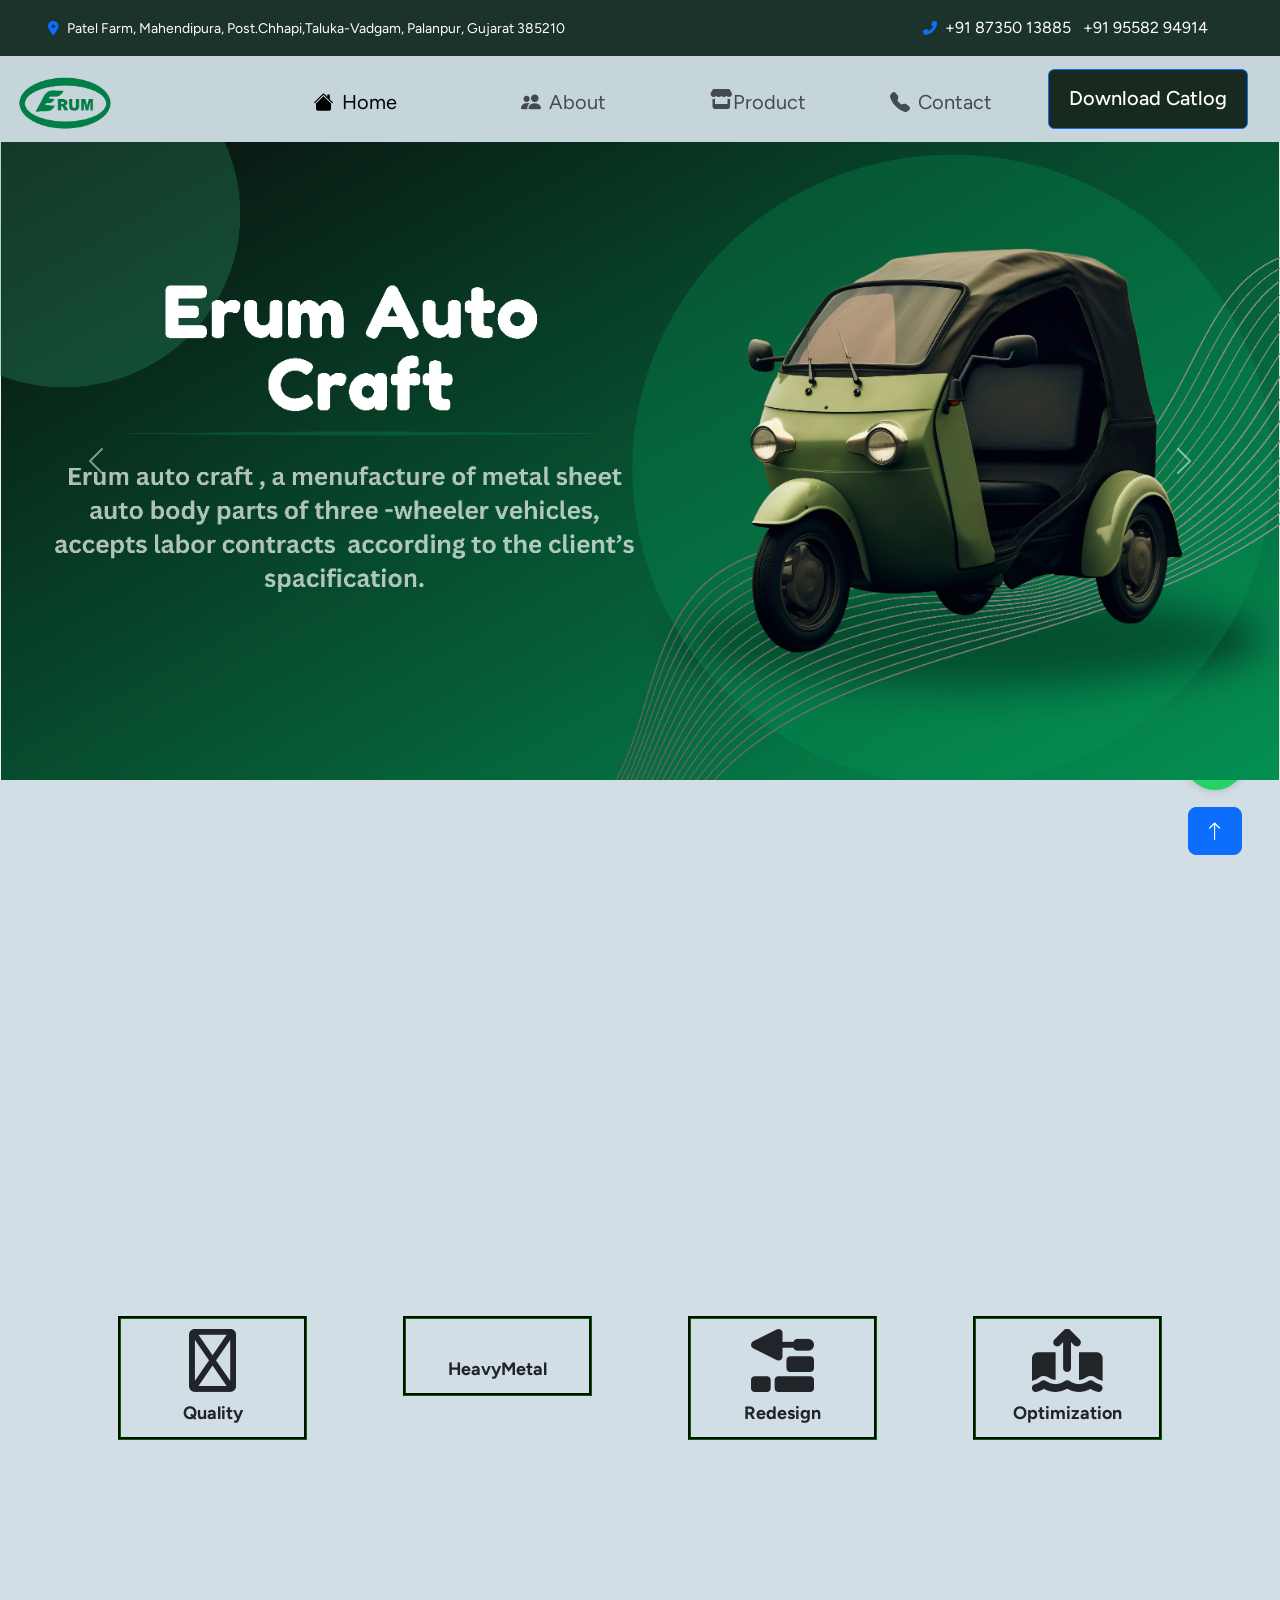
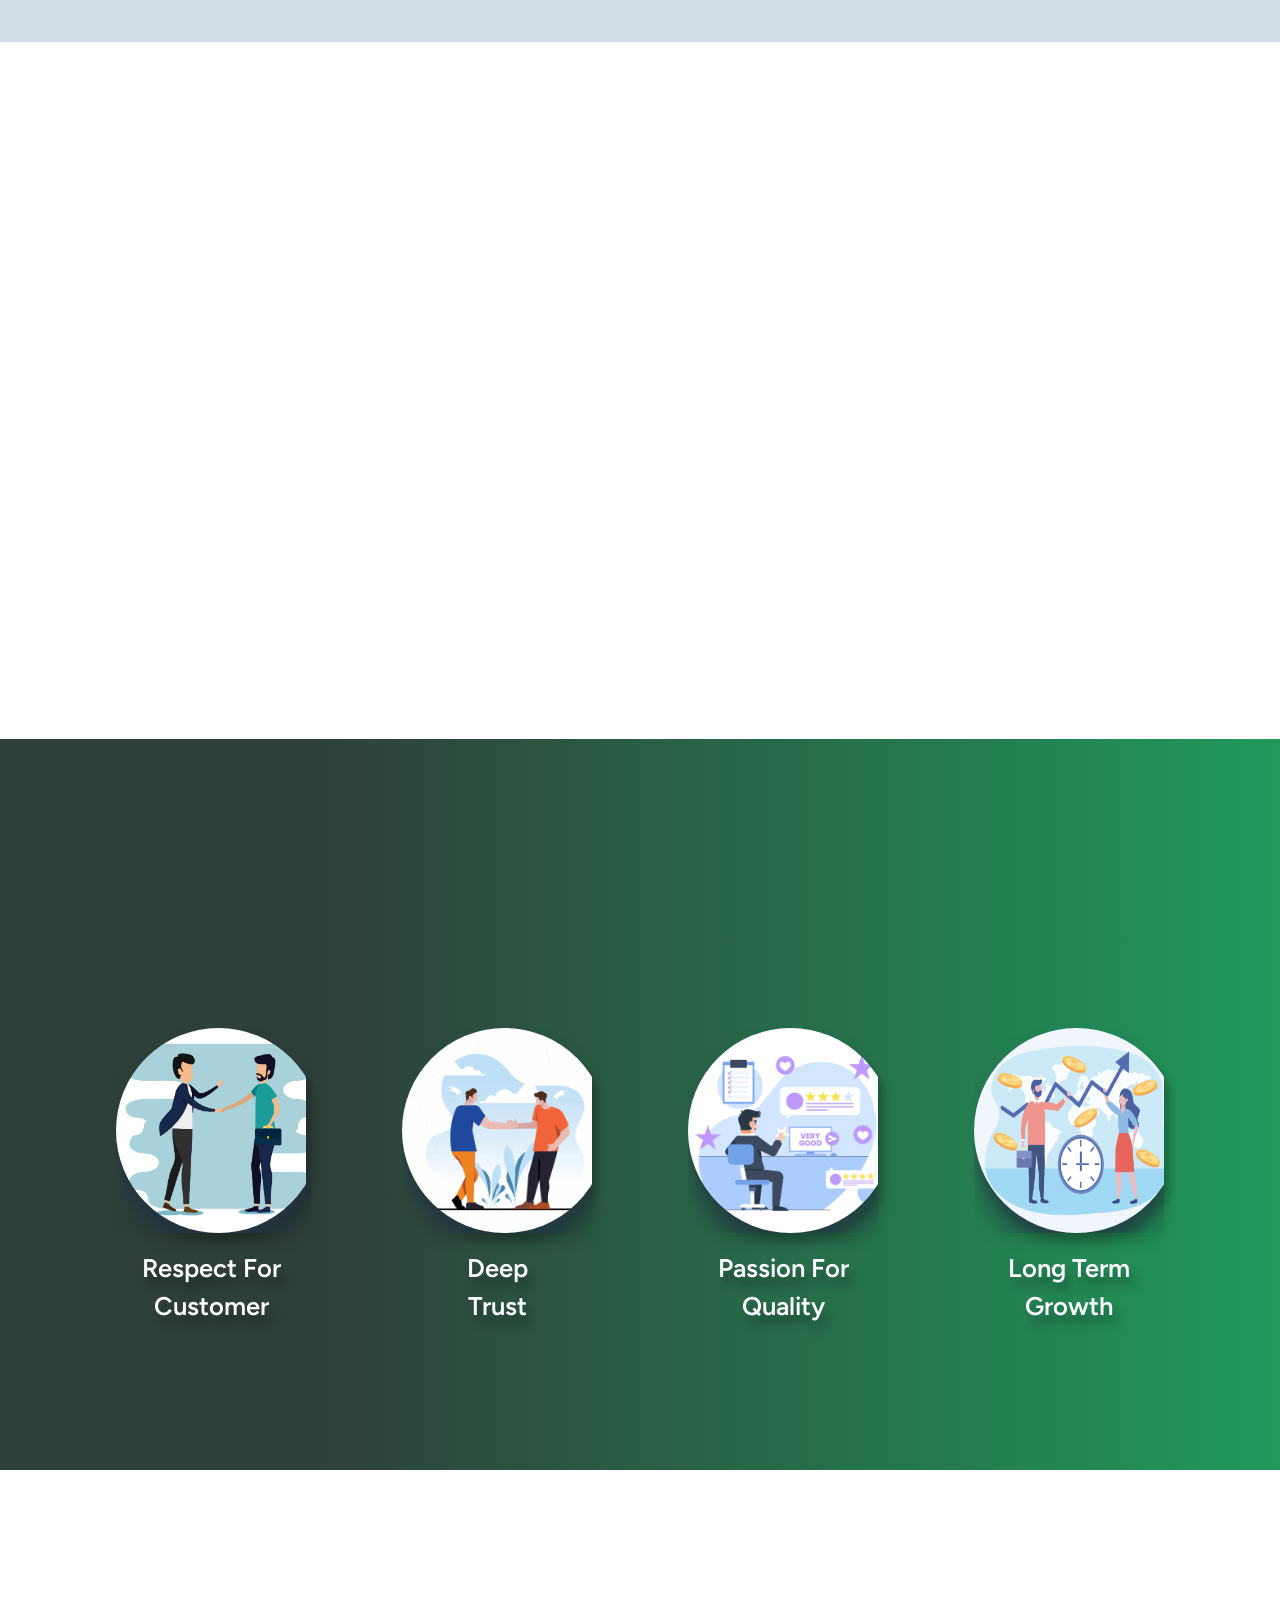
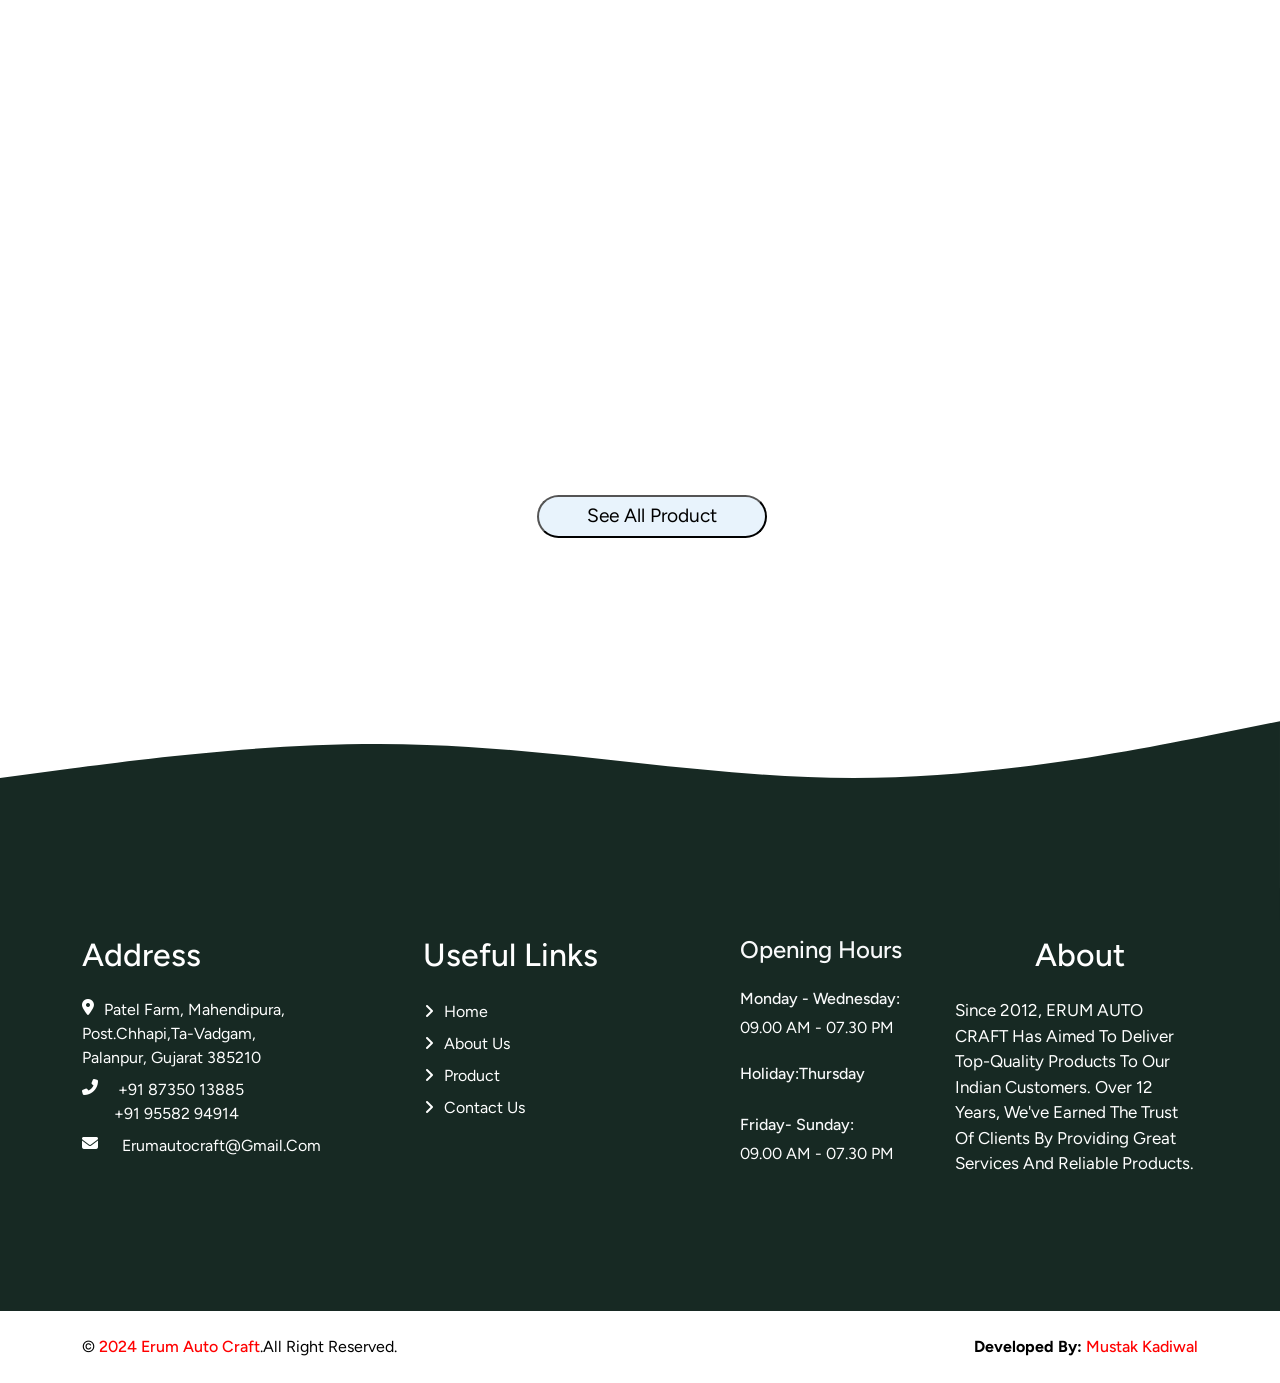
==== index.html @ ab6669fd "first commit" ====
<!DOCTYPE html>
<html lang="en">

<head>
  <meta charset="UTF-8">
  <meta name="viewport" content="width=device-width, initial-scale=1.0">
  <title>Erum Auto Craft</title>
  <!-- ===========[css link]============ -->
  <link rel="stylesheet" href="./assets/css/style.css">
  <link rel="stylesheet" href="./assets/css/media.css">
  <!-- ===========[ AOS css link]============ -->
  <link href="https://unpkg.com/aos@2.3.1/dist/aos.css" rel="stylesheet">
  <!-- Icon Font Stylesheet -->
  <!-- <link href="https://cdnjs.cloudflare.com/ajax/libs/font-awesome/5.10.0/css/all.min.css" rel="stylesheet" /> -->
  <link href="https://cdn.jsdelivr.net/npm/bootstrap-icons@1.4.1/font/bootstrap-icons.css" rel="stylesheet" />
  <link rel="stylesheet" href="https://cdnjs.cloudflare.com/ajax/libs/font-awesome/6.5.1/css/all.min.css" />
  <link rel="preconnect" href="https://fonts.googleapis.com">
  <link rel="preconnect" href="https://fonts.gstatic.com" crossorigin>
  <link href="https://fonts.googleapis.com/css2?family=Figtree:ital,wght@0,300..900;1,300..900&display=swap"
    rel="stylesheet">
  <!-- ===========[font Awesome]============ -->
  <link rel="stylesheet" data-purpose="Layout StyleSheet" title="Web Awesome"
    href="/css/app-wa-fba26eda6a3fd6b4d0ce0def1e2ba1d7.css?vsn=d">
  <link rel="stylesheet" href="https://site-assets.fontawesome.com/releases/v6.5.2/css/all.css">
  <link rel="stylesheet" href="https://site-assets.fontawesome.com/releases/v6.5.2/css/sharp-thin.css">
  <link rel="stylesheet" href="https://site-assets.fontawesome.com/releases/v6.5.2/css/sharp-solid.css">
  <link rel="stylesheet" href="https://site-assets.fontawesome.com/releases/v6.5.2/css/sharp-regular.css">
  <link rel="stylesheet" href="https://site-assets.fontawesome.com/releases/v6.5.2/css/sharp-light.css">
  <!------------------[bootsstrap css]---------------------->
  <link href="https://cdn.jsdelivr.net/npm/bootstrap@5.3.3/dist/css/bootstrap.min.css" rel="stylesheet">
  <!------------------[bootsstrap js]---------------------->
  <script src="https://cdn.jsdelivr.net/npm/bootstrap@5.3.3/dist/js/bootstrap.bundle.min.js"></script>
</head>
<link rel="stylesheet" href="https://cdnjs.cloudflare.com/ajax/libs/animate.css/4.1.1/animate.min.css" />

<body>

  <!-- Topbar Start -->

  <div class="container-fluid bg-light p-0">
    <div class="row gx-0 d-none d-lg-flex" style="background-color: rgb(28, 51, 43) ; ">
      <div class="col-lg-7 px-5 text-start">
        <div class="h-100 d-inline-flex align-items-center py-3 me-4">
          <small class="fa fa-map-marker-alt text-primary me-2"></small>
          <small style="color: black; text-decoration: none;"> <a href="https://maps.app.goo.gl/3MSydJ1jAXJPRbtS8"
              target="_blank" style="color: white; text-decoration: none;">Patel Farm, Mahendipura,
              Post.Chhapi,Taluka-Vadgam,
              Palanpur, Gujarat 385210</a></small>
        </div>
      </div>
      <div class="col-lg-5 px-5 text-end">
        <div class="h-100 d-inline-flex align-items-center py-3 me-4">
          <small class="fa fa-phone-alt text-primary me-2"></small>
          <a href="tel:8735013885" style="text-decoration: none; color:white;">+91 87350 13885</a>
          &nbsp;&nbsp;&nbsp;<a href="tel:9558294914" style="text-decoration: none;color: white;">+91 95582 94914</a>
        </div>
      </div>
    </div>
  </div>
  <!-- Topbar End -->



  <nav class="navbar  navbar-expand-lg navbar-light " style="background-color: rgb(197, 213, 218);">
    <div class="container-fluid ">
      <a class="navbar-brand " href="./assets/img/erum_logo.png"></a>
      <button class="navbar-toggler   " type="button" data-bs-toggle="collapse" data-bs-target="#navbarNav"
        aria-controls="navbarNav" aria-expanded="false" aria-label="Toggle navigation">
        <span class="navbar-toggler-icon"></span>
      </button>
      <div class="collapse navbar-collapse" id="navbarNav">
        <ul class="navbar-nav ms-md-auto gap-2">
          <li class="nav-item rounded     " style="margin-right: 100px; font-size: 20px; padding-top: 10px;">
            <a class="nav-link active" aria-current="page" href="./index.html"><i
                class="bi bi-house-fill me-2"></i>Home</a>
          </li>
          <li class="nav-item rounded    " style="margin-right: 80px;font-size: 20px;padding-top: 10px;">
            <a class="nav-link" href="./about.html"><i class="bi bi-people-fill me-2"></i>About</a>
          </li>
          <li class="nav-item rounded   " style="margin-right: 60px;font-size: 20px;padding-top: 10px;">
            <a class="nav-link" href="./product.html"><i class="fa-solid fa-store"></i>Product</a>
          </li>
          <li class="nav-item rounded " style="margin-right: 40px;font-size: 20px;padding-top: 10px;">
            <a class="nav-link" href="./contact.html"><i class="bi bi-telephone-fill me-2"></i>Contact</a>
          </li>
          <li class="nav-item rounded" style="margin-right: 20px;font-size: 20px;">
            <a style="height: 60px; width: 200px; font-size: 20px; padding-top: 13px; background-color: rgb(24, 41, 31);font-weight: 500;"
              download="erum auto craft" href="./assets/img/Erum Auto Craft_Catalog_11zon.pdf"
              class="btn btn-primary  ">Download catlog
            </a>
          </li>
        </ul>
      </div>
    </div>
  </nav>


  <!-- ===========[Navbar End]============ -->
  <!-- ===========[Hero Start]============ -->
  <div id="carouselExampleFade" class="carousel slide carousel-fade" data-bs-ride="carousel">
    <div class="carousel-inner">
      <div class="carousel-item active">
        <img loading="lazy" src="./assets/img/Hero-1.png" class="d-block w-100 h-50" alt="...">
      </div>
      <div class="carousel-item">
        <img loading="lazy" src="./assets/img/hero2.png" class="d-block w-100 h-50" alt="...">
      </div>
      <div class="carousel-item">
        <img loading="lazy" src="./assets/img/hero3.png" class="d-block w-100 h-50" alt="...">
      </div>
    </div>
    <button class="carousel-control-prev" type="button" data-bs-target="#carouselExample" data-bs-slide="prev">
      <span class="carousel-control-prev-icon" aria-hidden="true"></span>
      <span class="visually-hidden">Previous</span>
    </button>
    <button class="carousel-control-next" type="button" data-bs-target="#carouselExampleFade" data-bs-slide="next">
      <span class="carousel-control-next-icon" aria-hidden="true"></span>
      <span class="visually-hidden">Next</span>
    </button>
  </div>
  <!-- ===========[Hero End]============ -->
  <!-- ===========[Service  Start]============ -->
  <div class="main-service">
    <div class="Service-h1" data-aos="fade-down">
      <h1>Service</h1>
      <hr class="service-hr">
    </div>
    <div class="Service-image img-fluid" data-aos="fade-right">
      <img loading="lazy" src="./assets/img/about img.png" alt="">
    </div>

    <section class="container content-inner  services">
      <div class="section-head text-center ">

      </div>
      <div class="row">
        <div class="col-lg-3 col-md-6 col-6 text-center p-sm-5 p-1">
          <div class="box"> <i class="fa-sharp fa-regular fa-medal"></i> <br> Quality
          </div>
        </div>
        <div class="col-lg-3 col-md-6 col-6 text-center p-sm-5 p-1">
          <div class="box"> <i class="fa-solid fa-boxing-glove"></i> <br> HeavyMetal</div>

        </div>
        <div class="col-lg-3 col-md-6 col-6 text-center p-sm-5 p-1">
          <div class="box"> <i class="fa-solid fa-trowel-bricks"></i> <br> Redesign</div>
        </div>
        <div class="col-lg-3 col-md-6 col-6 text-center p-sm-5 p-1">
          <div class="box"><i class="fa-solid fa-arrow-up-from-ground-water"></i> <br> Optimization</div>
        </div>
      </div>
    </section>
  </div>
  <!-- ===========[Service End]============ -->



  <div class="row " style="margin-top: 40px;">

    <div class="col-md-6">
      <div id="about-img" data-aos="fade-right">

        <img loading="lazy" src="./assets/img/bench-drill.jpg" class="img-fluid" alt="">

      </div>

    </div>
    <div class="col-md-6" data-aos="fade-left">
      <div class="right-side">
        <h1 class="display-4" style="padding-top: 3rem;"><b>About<span> Us</span></b></h1>
        <hr class="about-hr">
        <h2>Choose The Best <span>Autocraft</span> Company</h2>
        <p>Erum Auto Craft has established itself as a leading manufacturer in the auto industry. With a dedicated team
          and state-of-the-art production facilities, we specialize in crafting high-quality three wheelers metal sheet
          auto body parts. Our journey began with a vision to provide superior products that cater to the needs of the
          ever-evolving auto market.
        </p>
        <div class="about_btn">
          <button class=" active" onclick="aboutpragraph()"> <a>our value</a></button>
          <button class=" active" onclick="aboutpragraph1()"><a>our vision</a></button>
          <button class=" active" onclick="aboutpragraph2()"><a>our Mission</a></button>
        </div>
        <p id="about_pra" class="mt-3">
          Quality, Passion, and Integrity - guide us in delivering the highest quality Parts and always doing
          what's right.
        </p>
      </div>
    </div>
  </div>


  <!-- ===========[about end]============ -->

  <!-- ===========[why choose start ]============ -->
  <section class="container-fluid content-inner mt-5" id="whychoose">
    <div class="section-head text-center mb-4" data-aos="fade-right">
      <h1 class="title display-3 fw-bold" style="color: white;">Why choose </h1>
      <hr class="why-hr">
    </div>
    <div class="row mt-5" id="box-animation">
      <div class="col-lg-3 col-md- col-6 text-center p-sm-5 p-1">
        <div class="box box1">
          <img loading="lazy" src="./assets/img/why choose 1.jpg" alt="Quenches thirst">
        </div>
        <p class="mt-3  text-white " id="whychosse-p">Respect For Customer</p>
      </div>
      <div class="col-lg-3 col-md-6 col-6 text-center p-sm-5 p-1">
        <div class="box box2">
          <img loading="lazy" src="./assets/img/why chhose 2.jpg" alt="Quenches thirst">
        </div>
        <p class="mt- text-white pt-3" id="whychosse-p">Deep <br> Trust</p>
      </div>
      <div class="col-lg-3 col-md-6 col-6 text-center p-sm-5 p-1">
        <div class="box box3">
          <img loading="lazy" src="./assets/img/why chhose3.jpg" alt="Quenches thirst">
        </div>
        <p class="mt-3  text-white " id="whychosse-p">Passion For Quality</p>
      </div>
      <div class="col-lg-3 col-md-6 col-6 text-center p-sm-5 p-1">
        <div class="box box4">
          <img loading="lazy" src="./assets/img/whychhose 4.jpg" alt="Quenches thirst">
        </div>
        <p class="mt-3  text-white " id="whychosse-p">Long Term Growth</p>
      </div>
    </div>
  </section>
  <!-- ===========[why chhose [end] ]============ -->






  <section class="container-fluid content-inner mt-5 ">
    <div class="section-head text-center mb-4" data-aos="fade-down">
      <h2 class="title display-3 " style="font-size: 3.5rem;font-weight: 600;">Category </h2>
      <hr class="catogary-hr">
    </div>
    <div class="row overflow-hidden">
      <div class="col-lg-3 col-md-6 col-12 text-center p-sm-5 p-1 main-catogary" data-aos="fade-down">
        <div class=" catogary1 catogary">
          <div class="overlay">
            <div class="items"></div>
            <div class="items-catogary" style="text-align: center; top: 100px;">
              <h3>ATUL RICKSHAW</h3>
              <hr style="color: aliceblue; width: 100%; ">

            </div>
            <div class="items price" style="position: relative; top: -20px; ">
              <h6 style="font-size: 18px;text-align: start;margin-left: 15px;">Atul rickshaws are popular for their
                reliability, low maintenance.</h6>

            </div>

          </div>
        </div>
      </div>
      <div class="col-lg-3 col-md-6 col-12 text-center p-sm-5 p-1 main-catogary" data-aos="fade-down">
        <div class=" catogary2 catogary">
          <div class="overlay">
            <div class="items"></div>
            <div class="items-catogary" style="text-align: center; top: 100px;">
              <h3>BAJAJ RICKSHAW</h3>
              <hr style="color: aliceblue; width: 100%; ">

            </div>
            <div class="items price" style="position: relative;  top: -20px; ">
              <h5 style="font-size: 17px;text-align: start;margin-left: 5px;">Babaj Rickshaw popular for affordable,
                eco-friendly urban transport services.</h5>
            </div>

          </div>
        </div>
      </div>
      <div class="col-lg-3 col-md-6 col-12 text-center p-sm-5 p-1 main-catogary" data-aos="fade-down">
        <div class=" catogary3 catogary">
          <div class="overlay">
            <div class="items"></div>
            <div class="items-catogary write-catogary" style="text-align: center; top: 100px;">
              <h3>MAHINDRA RICKSHAW</h3>

              <hr style="color: aliceblue; width: 100%; ">

            </div>
            <div class="items price" style="position: relative; top: -20px; ">
              <h6 style="font-size: 17px;text-align: start;margin-left: px;">Mahindra rickshaw provides efficient,
                affordable, and options for passengers.</h6>

            </div>

          </div>
        </div>
      </div>
      <div class="col-lg-3 col-md-6 col-12 text-center p-sm-5 p-1 main-catogary" data-aos="fade-down">
        <div class=" catogary4 catogary">
          <div class="overlay">
            <div class="items"></div>
            <div class="items-catogary" style="text-align: center; top: 100px;">
              <h3>PIAAGIO RICKSHAW</h3>

              <hr style="color: aliceblue; width: 100%; ">

            </div>
            <div class="items price" style="position: relative; top: -20px; ">
              <h6 style="font-size: 17px;text-align: start;margin-left: 5px;">Piaggio rickshaws are known for
                durability, efficiency, and fuel economy.</h6>

            </div>

          </div>
        </div>
      </div>
      <div class="see-products" style="margin-bottom: -30px;">
        <button> <a href="./product.html">See All Product</a></button>
      </div>

    </div>
  </section>



  <!-- ===========[Catogary End ]============ -->


  <footer>

    <!-- Footer Start -->
    <footer>
      <img loading="lazy" src="./assets/img/wave (4).svg" alt="">
      <div class="container-fluid  footer mt-5  wow fadeIn" data-wow-delay="0.1s ">
        <div class="container py-5" style="margin-bottom: 70px;">
          <div class="row g-5">
            <div class="col-lg-3 col-md-6 ">
              <h2 class="mb-4" style="color: white ">Address</h2>
              <p class="mb-2" style="color: white">
                <i class="fa-solid fa-location-dot" style="margin-right: 10px;"></i>Patel Farm, Mahendipura,
                Post.Chhapi,Ta-Vadgam,<br> Palanpur, Gujarat
                385210
              </p>
              <p class="mb-2">
                <i style="color: white; " class="fa fa-phone-alt me-3"></i><a
                  style="text-decoration: none; color: white;" href="tel:8735013885">&nbsp;+91
                  87350 13885</a> <br />
                &nbsp; &nbsp; &nbsp; &nbsp;
                <a style="text-decoration: none; color: white;" href="tel:9558294914">+91 95582 94914</a>
              </p>
              <p class="mb-2">
                <i style="color: white" class="fa fa-envelope me-3"></i><a style="text-decoration: none; color: white;"
                  href="mailto:erumautocraft@gmail.com">&nbsp;&nbsp;erumautocraft@gmail.com</a>
              </p>
              <!-- <div class="d-flex pt-3">
                <a   style="background-color: #007F48;color: white;font-size: 20px; padding-top:9px;"  class="btn btn-square rounded-circle me-3"
                  href="https://www.youtube.com/watch?si=8fwDwpgHDQkbZrhY&v=Lna2GVh4eZg&feature=youtu.be"><i
                    class="fab fa-youtube"></i></a>
                <a style="background-color: #007F48;color: white;font-size: 20px; padding-top:9px;" class="btn btn-square rounded-circle me-3" href=""><i class="fab fa-facebook-f"></i></a>
                <a style="background-color: #007F48;color: white;font-size: 20px; padding-top:9px;" class="btn btn-square rounded-circle me-3" href="tel:8735013885"><i
                    class="fab fa-whatsapp"></i></a>
                <a  style="background-color: #007F48;color: white;font-size: 20px; padding-top:9px;"  class="btn btn-square  rounded-circle me-3"
                  href="https://www.linkedin.com/in/sarfaraj-kadiwala-880966299?utm_source=share&utm_campaign=share_via&utm_content=profile&utm_medium=android_app"><i
                    class="fab fa-linkedin-in"></i></a>
              </div> -->
            </div>
            <div class="col-lg-3 col-md-6 footer-use" style="position: relative; left: 50px">
              <h2 style="color: white" class="mb-4">Useful links</h2>
              <a style="text-decoration: none; color: white;" class="btn btn-link" href="./index.html">Home</a>
              <a style="text-decoration: none; color: white;" class="btn btn-link" href="./about.html">About us</a>
              <a style="text-decoration: none; color: white;" class="btn btn-link" href="./product.html">product</a>
              <a style="text-decoration: none; color: white;" class="btn btn-link" href="./contact.html">Contact us</a>
            </div>
            <div class="col-lg-3 col-md-6 footer-open" style="padding-left: 100px">
              <h4 class="text-light mb-4">Opening Hours</h4>
              <h6 class="text-light">Monday - Wednesday:</h6>
              <p class="mb-4" style="color: white">09.00 AM - 07.30 PM</p>
              <h6 class="text-light">Holiday:Thursday</h6>
              <br />
              <h6 class="text-light">Friday- Sunday:</h6>
              <p class="mb-0" style="color: white">09.00 AM - 07.30 PM</p>
            </div>
            <div class="col-lg-3 col-md-6">
              <h2 style="margin-left: 80px;  color: white " class="mb-4 ">About </h2>
              <p style="color: white; font-size: 17PX;">
                Since 2012, ERUM AUTO CRAFT has aimed to deliver top-quality products to our Indian customers. Over 12
                years, we've earned the trust of clients by providing great services and reliable products.
              </p>



            </div>
          </div>
        </div>
       
      </div>
    </footer>
    <!-- Footer End -->

    <!-- Copyright Start -->
    <div class="container-fluid copyright py-4">
      <div class="container">
        <div class="row">
          <div class="col-md-6 text-center text-md-start mb-3 mb-md-0">
            &copy; <a style="text-decoration: none; color: red;" class="fw-medium" href="#">2024 Erum Auto Craft</a>.All
            Right Reserved.
          </div>
          <div class="col-md-6 text-center text-md-end">

            <b> Developed By:</b>
            <a style="text-decoration: none; color: red;" class="fw-medium" href="tel:7016068414">Mustak Kadiwal</a>
          </div>
        </div>
      </div>
    </div>
    <!-- Copyright End -->


    </div>
    <button class="whatsapp-btn">
      <a href="https://wa.me/918735013885"><i class="fa-brands fa-whatsapp"></i> </a>
    </button>
    <!-- Back to Top -->
    <a href="#" class="btn btn-lg btn-primary btn-lg-squa back-to-top ">
      <i class="bi bi-arrow-up"></i>
    </a>
    </a>


    <script src="https://unpkg.com/aos@2.3.1/dist/aos.js"></script>
    <script>
      AOS.init(
        {
          offset: 285,
          duration: 2000,
        }
      );

      const hamburger = document.querySelector(".hamburger");
      const navLinks = document.querySelector(".nav-links");
      const links = document.querySelectorAll(".nav-links li");

      hamburger.addEventListener('click', () => {
        //Animate Links
        navLinks.classList.toggle("open");
        links.forEach(link => {
          link.classList.toggle("fade");
        });

        //Hamburger Animation
        hamburger.classList.toggle("toggle");
      });



      if ($(this).scrollTop() > 1000) {
        $('.nav').addClass('sticky');
      } else {
        $('.nav').removeClass('sticky');
      }


      $(window).scroll(function () {
        if ($(this).scrollTop() > 300) {
          $('.back-to-top').fadeIn('slow');
        } else {
          $('.back-to-top').fadeOut('slow');
        }
      });
      $('.back-to-top').click(function () {
        $('html, body').animate({ scrollTop: 0 }, 1500, 'easeInOutExpo');
        return false;
      });


    </script>
    <script src="./assets/js/main.js"></script>
</body>

<script src="./js/main.js"></script>

</html>
---- assets/css/style.css ----
* {
  margin: 0;
  padding: 0;
  box-sizing: border-box;
  font-family: "Figtree", serif;
  font-optical-sizing: auto;
  font-weight: weight; 
  font-style: normal;
  text-transform: capitalize;
  overflow-x:hidden;

}
html{
  scroll-behavior: smooth;
  
}

:root {
  --primary: #006400;
  --secondary: #D1D4C9;
  --light: #DCE8F4;
  --dark: #fef5df;
}

span {
  color: #007F48;

  font-weight: 700;
}





/* ===========[Navbar]============  */
.navbar-brand {
  background-image: url(../img/erum_logo.png);
  background-position: center;
  background-repeat: no-repeat;
  background-size: contain;
  width: 105px;
  height: 70px;
  position: relative;
}

.navbar-nav .nav-item:hover {
    background-color: rgba(7, 56, 46, 0.4);
  }

/* ===========[Navbar [end]]============  */




/* ========[header |start| ]=========  */


.carousel-caption {
  top: 0;
  left: 0;
  right: 0;
  bottom: 0;
  display: flex;
  align-items: center;

  backdrop-filter: blur(1.1px);

  z-index: 1;
}

.carousel-control-prev,
.carousel-control-next {
  width: 15%;
}

.carousel-control-prev-icon,
.carousel-control-next-icon {
  width: 3.5rem;
  height: 3.5rem;

}

@media (max-width: 768px) {
  #header-carousel .carousel-item {
    position: relative;
    min-height: 450px;
  }

  #header-carousel .carousel-item img {
    position: absolute;
    width: 100%;
    height: 100%;
    object-fit: cover;
  }
}

.page-header {
  background: linear-gradient(rgba(0, 0, 0, 0.2), rgba(0, 0, 0, 0.3)),
    url(../img/premium_photo-1682144748274-add3d8ed04ea.jpg) center center no-repeat;
  background-size: cover;
}

.page-headers {
  background: linear-gradient(rgba(0, 0, 0, 0.2), rgba(0, 0, 0, 0.3)),
    url(../img/premium_photo-1682144748274-add3d8ed04ea.jpg) center center no-repeat;
  background-size: cover;
}

.page-products {
  background: linear-gradient(rgba(0, 0, 0, 0.2), rgba(0, 0, 0, 0.3)),
    url(../img/premium_photo-1682144748274-add3d8ed04ea.jpg) center center no-repeat;
  background-size: cover;
}

.page-header .breadcrumb-item+.breadcrumb-item::before {
  color: var(--light);
}

.page-header .breadcrumb-item,
.page-header .breadcrumb-item a {
  font-size: 18px;
  color: var(--light);
}

/* ========[Header |end| ]=========  */




/* ===========[services [start]]============  */

.main-service {
  overflow-x: hidden;
  background-color: #d2dee5;
  margin-top: -8vw;
  /* height: 1000px; */
  /* padding: -40px; */

}

.Service-h1 h1 {
  font-size: 3.5rem;
  font-weight: 700;
  padding-top: 5vw;
  /* line-height: 10vw; */
  /* margin-top: 8vw; */
}

.Service-h1 {
  text-align: center;
  margin: 5vw;

}


.service-hr {
  /* margin-bottom: 3vw; */
  background-color: rgb(24, 67, 24);
  width: 20rem;
  margin-left: 32rem;
  height: 0.2vw;
}

.Service-image {
  display: flex;
  align-items: center;
  justify-content: center;
  margin-top: -10vw;
}
.Service-image img{
 
  width: 70vw;
}

.services .box {
  /* height: 80px;
  width: 100px; */
  border: 3px groove var(--primary);
  font-weight: 700;
  text-align: center;
  font-size: 1.4vw;
  margin-bottom: 12vw;
  padding: 10px;

}



.services .box i {
  font-size:7vh;
  overflow: hidden;
  /* padding: -0.5vw; */
}


/* ===========[Service [end]]============  */







/* ===========[about start ]============  */
/* 
.aboutus {
  background-color: white;
  display: flex;
  align-items: center;
  justify-content: space-evenly;
  padding: 2vw 0vw;
}

.aboutus .left img {
  height: 80vh;
  
  background-size: contain;
  background-repeat: no-repeat;
}

.aboutus .right {
  padding-left: 3vw;
}

.aboutus .right h1 {
  font-size: 4vw;
}

.aboutus .right h2 {
  font-size: 4.1vw;
  width: 45vw;
  padding-top: 2vw;
  font-weight: 700;
}

.aboutus .right p {
  width: 40vw;
  font-weight: 500;
}

.about_btn {
  display: flex;
  align-items: center;
  justify-content: space-between;
  padding-top: 3vw;
  padding-right: 10vw;
}

.about_btn button {
  height: 3vw;
  width: 9vw;
  background-color: white;
  
  border: none;
  font-weight: 600;
  font-size: 1vw;
  cursor: pointer;
  position: relative;
  transition: all ease 0.4s;
  overflow: hidden;
}

.about_btn button::after {
  content: "";
  position: absolute;
  height: 100%;
  width: 100%;
  background-color: var(--primary);
  left: 0;
  bottom: -100%;
  border-radius: 50%;
  transition: all ease 0.4s;

}

.about_btn button:hover::after {
  bottom: 0;
  border-radius: 0;
}

.about_btn button a {
  text-decoration: none;
  color: black;
  position: relative;
  z-index: 9;
}

#about_pra {
  font-size: 1vw;
  padding-top: 2vw;
}

.about_btn button.active {
  background-color: #e8f3fc;
  
  transition: all 1s ease-in-out;
  box-shadow: rgba(0, 0, 0, 0.24) 0px 3px 8px;
}

h1::selection,
h2::selection {
  background-color: #ef7f1a;
  color: white;
}

.aboutus-page {
  height: 16vw;
  width: 100%;

  border: 1px solid black;
  
  background-color: #e5e5f7;
  
  background-image: url(../image/Purple\ Minimalist\ Brush\ Personal\ LinkedIn\ Banner.jpg);

}

.aboutus-page .topbar {
  text-align: center;
  padding-top: 3vw;

  font-size: 2.5vw;
}

.topbar h1 {
  
  color: black;
} */



#about-img
{
  display: flex;
  align-items: center;
  justify-content: center;
}
#about-img img{
  height: 40vw;
  width: 35vw;
}
.right-side h1{
 font-weight: 300;
 text-align: start;
 font-size: 4vw;
}


.right-side h2 {
  font-size: 4.1vw;
  width: 45vw;
  /* padding-top: 2vw; */
  font-weight: 700;
  text-align: start;
}

.right-side p {
  font-size: 17px;
  width: 40vw;
  font-weight: 500;
  opacity: 0.9;
  text-align: start;
}

.about_btn {
  display: flex;
  align-items: center;
  justify-content: space-between;
  padding-top: 1.5vw;
  padding-right: 10vw;
}

.about_btn button {
  height: 3vw;
  width: 9vw;
  background-color: var(--light);
  
  border: none;
  font-weight: 600;
  font-size: 1vw;
  cursor: pointer;
  position: relative;
  transition: all ease 0.4s;
  overflow: hidden;
}

.about_btn button::after {
  content: "";
  position: absolute;
  height: 100%;
  width: 100%;
  background-color: var(--primary);
  left: 0;
  bottom: -100%;
  border-radius: 50%;
  transition: all ease 0.4s;

}

.about_btn button:hover::after {
  bottom: 0;
  border-radius: 0;
}

.about_btn button a {
  text-decoration: none;
  color: black;
  position: relative;
  z-index: 9;
}

.about_btn button.active {
  background-color: #e8f3fc;
  
  transition: all 1s ease-in-out;
  box-shadow: rgba(0, 0, 0, 0.24) 0px 3px 8px;
}

#about_pra {
  font-size: 1.1vw;
  font-weight: 500;
  padding-top: 2vw;
}



.about-hr{
  width: 9vw;height: 0.3vw;background-color: rgb(24, 67, 24);;border: none;border-radius:  15px;margin-bottom: 20px;
}


/* ===========[about | end| ]============  */



/* ========[why choose [start]]========  */
#whychoose {
  background: rgb(23, 41, 35);
  background: linear-gradient(90deg, rgba(23, 41, 35, 0.8968837535014006) 24%, rgba(32, 153, 91, 1) 100%);
padding: 80px;
}
.why-hr{
  width: 9vw;height: 0.3vw;
  background-color: white;
  border: none;
  border-radius:  15px ;
  margin-left: 32vw;
}


.whychoose h1 {
  font-size: 3vw;
  font-weight: 700;
  text-align: center;
  position: relative;
  color: white;
  padding-top: 10vh;
}

.whychoose hr {
  width: 7.5vw;
  height: 0.3vw;
  background-color: #ef7f1a;
  border: none;
  border-radius: 15px;
  margin-left: 40vw;
}



#box-animation {
  -webkit-filter: drop-shadow(5px 10px 5px rgba(0, 0, 0, 0.3));
  filter: drop-shadow(5px 10px 5px rgba(0, 0, 0, 0.3));
  animation: 1.2s ease-in-out 0s infinite alternate-reverse none running wave;
}

@-webkit-keyframes wave {
  0% {
    -webkit-transform: translate3d(0, 0, 0);
    -ms-transform: translate3d(0, 0, 0);
    transform: translate3d(0, 0, 0);
  }

  100% {
    -webkit-transform: translate3d(0, 80px, 0);
    -ms-transform: translate3d(0, 80px, 0);
    transform: translate3d(0, 80px, 0);
  }
}

@keyframes wave {
  0% {
    -webkit-transform: translate3d(0, 0, 0);
    -ms-transform: translate3d(0, 0, 0);
    transform: translate3d(0, 0, 0);
  }

  100% {
    -webkit-transform: translate3d(0, 30px, 0);
    -ms-transform: translate3d(0, 30px, 0);
    transform: translate3d(0, 30px, 0);
  }
}

.box img {
  height: 16vw;
  width: 16vw;
  border-radius: 50%;
  box-shadow: rgb(38, 57, 77) 0px 20px 30px -10px;
}

.box h1 {
  font-size: 2vw;
  font-weight: 600;
  text-align: center;
  /* padding-top: 2vw; */
}

#whychosse-p{
font-size: 2vw;
font-weight: 600;
}

/* ========[why choose| end| ]========  */









/* ===========[catogary | start| ]============  */
.catogary-hr{
 
    /* margin-bottom: 3vw; */
    background-color: rgb(24, 67, 24);
    width: 20rem;
    margin-left: 32rem;
    height: 0.2vw;
  
}

.catogary-img {
  display: flex;
  align-items: center;
  justify-content: space-around;

}

.catogary1 {
  width: 280px;
  height: 320px;
 

  

  background: url(../img/ATUL.RIKSHAW.png);
  /* background-color: black; */
  background-size: cover;
  cursor: pointer;

  -webkit-box-shadow: 0 0 5px #000;
  box-shadow: 0 0 5px #000;
}

.catogary2 {
  width: 280px;
  height: 320px;

  /* position: absolute;
  top: 0;
  right: 0;
  left: 0;
  bottom: 0;
  margin: auto; */

  background: url(../img/BAJAJ.RIKSHAW.png);
  /* background-color: black; */
  background-size: cover;
  cursor: pointer;

  -webkit-box-shadow: 0 0 5px #000;
  box-shadow: 0 0 5px #000;
}
.write-catogary h3{
  font-size: 1.6vw;
}

.catogary3 {
  width: 280px;
  height: 320px;


  background: url(../img/MAHINDRA.RIKSHAW.png);
  /* background-color: black; */
  background-size: cover;
  cursor: pointer;

  -webkit-box-shadow: 0 0 5px #000;
  box-shadow: 0 0 5px #000;
}

.catogary4 {
  width: 280px;
  height: 320px;
  background: url(../img/PIAAGIO.RIKSHAW.png);
  /* background-color: black; */
  background-size: cover;
  cursor: pointer;
 -webkit-box-shadow: 0 0 5px #000;
  box-shadow: 0 0 5px #000;
}


.overlay {
  width: 100%;
  height: 100%;


  display: grid;
  grid-template-columns: 1fr;
  grid-template-rows: 1fr 2fr 2fr 1fr;

  background: rgba(5, 92, 44, 0.9);
  color: var(--dark);
  opacity: 0;
  transition: all 0.5s;

  font-family: "Playfair Display", serif;
}

.items {
  padding-left: 20px;
  letter-spacing: 3px;
}

.items .catogary {
  font-size: 30px;
  line-height: 40px;

  transform: translateY(40px);
  transition: all 0.7s;

  hr {
    display: block;
    width: 0;

    border: none;
    border-bottom: solid 2px var(--dark);

    position: absolute;
    bottom: 0;
    left: 20px;

    transition: all 0.5s;
  }
}

.price {
  font-size: 22px;
  line-height: 10px;
  font-weight: bold;
  opacity: 0;
  transform: translateY(40px);
  transition: all 0.7s;

  .old {
    text-decoration: line-through;
    color: lighten(rgb(77, 77, 77), 40%);
  }
}

.cart {
  font-size: 12px;
  opacity: 0;
  letter-spacing: 1px;
  font-family: "Lato", sans-serif;
  transform: translateY(40px);
  transition: all 0.7s;

  i {
    font-size: 16px;
  }

  span {
    margin-left: 10px;
  }

}

.catogary:hover .overlay {
  opacity: 1;

  margin-bottom: -22vw;


  & .head {
    transform: translateY(0px);
  }

  & hr {
    width: 75px;
    transition-delay: 0.4s;
  }

  & .price {
    transform: translateY(0px);
    transition-delay: 0.3s;
    opacity: 1;
  }

  & .cart {
    transform: translateY(0px);
    transition-delay: 0.6s;
    opacity: 1;

  }
}

.catogary-hr {
  margin-bottom: 4vw;
  background-color: #020504;
  width: 400px;
  margin-left: 36vw;
}

.see-products button   {
  padding: 0.4vw;
  width: 18vw;
  border-radius: 10vw 10vw 10vw 10vw;
  position: relative;
  transition: all ease 0.4s;
  overflow: hidden;
  margin-left: 41vw;
  margin-bottom: 10vw;
background-color: #e8f3fc;
  font-size: 1.5vw;
}

.see-products button a{
  text-decoration: none;
  color: #000;
}






/* ===========[catogary | end| ]============  */








/* ========[footer start ]=========  */
footer img
{
  margin-bottom: -5rem;
}
.footer {
  background-color: #172923;
 
  background-size: cover;
  overflow: hidden;
}

.footer .btn.btn-link {
  display: block;
  margin-bottom: 5px;
  padding: 0;
  text-align: left;
  color: #b0b9ae;
  font-weight: normal;
  text-transform: capitalize;
  transition: 0.3s;
}

.footer .btn.btn-link::before {
  position: relative;
  content: "\f105";
  font-family: "Font Awesome 5 Free";
  font-weight: 900;
  /* color: var(--primary); */
  margin-right: 10px;
}

.footer .btn.btn-link:hover {
  color: var(--light);
  letter-spacing: 1px;
  box-shadow: none;
}

.copyright {
  color: black;
  opacity: 1.5;
}




.copyright a:hover {
  color: black !important;
  transition: all 2s ease;
  text-decoration: none;
}
/* ========[footer |end| ]=========  */




/* ========[product |start| ]=========  */

.product-bg-color {
  background:rgba(255, 255, 255, 0.908);
  /* background: linear-gradient(90deg, rgba(29, 61, 41, 1) 0%, rgba(33, 63, 46, 1) 49%, rgba(41, 141, 69, 0.8968837535014006) 100%); */
  padding-bottom: 20px;
  padding-top: 20px;

}

.p-img {
  height: 100%;
  width: 100%;
  object-fit: cover;
  /* filter: grayscale(70%); */
  border-radius: 7px;
}


.p-img {
  display: block;
  transition: transform 1s ease-in-out;
}

.p-img:hover {
  transform: scale(0.9);
}
.write-h3 {
  /* font-weight: 500; */
  font-size: 2.4rem;
  /* padding-top: 1vw;
   */
  color:white;
  font-weight: 600;
  width: 100%;
  text-align: center;
}

.info{
  overflow: hidden;
}

.containerr {
  margin: 0 auto 50px auto;
  width: 90%;

}

.product-list {
  display: grid;
  grid-template-columns: repeat(auto-fill, minmax(230px, 1fr));
  gap: 150px;
  margin-top: 80px;
}

/* 
.product-list:has(.product:hover) .product:not(:hover) {
  filter: blur(5px);
  opacity: 0.7;
} */

.erum-product {
  border: 1px solid #606060;
  height: 400px;

  padding: 10px 10px 20px 10px;
  border-radius: 10px;
  display: flex;
  flex-direction: column;
  justify-content: space-between;
  align-items: center;
  transition: filter 0.1s ease-in-out, opacity 0.1s ease-in-out;
  background-color: rgb(26, 54, 44);
}

.main-img {
  height: 80%;
  width: 100%;
}

.info {
  display: flex;
  justify-content: space-between;
  align-items: center;
  width: 100%;
}


/* ========[product |end| ]=========  */




/*** Footer ***/




@media (max-width: 1150px) {
  
  .main-div-catogary {
flex-wrap: wrap;
  }
}


@media(max-width:1400px)
{
.contact{
 height: 145px;
 line-height: 17px;

}

}
.whatsapp-btn {
  position: fixed;
  bottom: 110px;
  top: px;
  right: 35px;
  background-color: #25d366;
  height: 60px;
  width: 60px;
  border-radius: 50%;
  font-size: 20px;
  border: 2px solid #25d366;
  /* z-index: 5; */
  display: -webkit-box;
  display: -ms-flexbox;
  display: flex;
  -webkit-box-align: center;
  -ms-flex-align: center;
  align-items: center;
  -webkit-box-pack: center;
  -ms-flex-pack: center;
  justify-content: center;
  font-weight: 700;
  -webkit-box-shadow: 0 0 10px rgba(0, 0, 0, 0.2);
  box-shadow: 0 0 10px rgba(0, 0, 0, 0.2);
  font-size: 22px;



}

.whatsapp-btn:hover {
  border: 4px solid white;
  -webkit-transition: all 1.5s ease;
  -o-transition: all 1.5s ease;
  transition: all 1.5s ease;
}

.whatsapp-btn a {
  text-decoration: none;
  color: white;
  font-weight: 600;
  position: relative;
  top: 0.8px;
}

.back-to-top {
  position: fixed;
  display: none;
  right: 38px;
  bottom: 45px;
  z-index: 99;
  background-color: #006400;
}
---- assets/css/media.css ----
@media only screen and (max-width: 991px) {

  
  .service-hr {
    /* margin-bottom: 3vw; */
    background-color: rgb(24, 67, 24);
    width: 18rem;
    margin-left: 18rem;
    height: 0.5vw;
  }
  
.services .box i {
  font-size:8vh;
  overflow: hidden;
  /* padding: -0.5vw; */
}
.Service-h1 h1 {
  font-size: 3.5rem;
}
.services .box {
  height: 120px;
  width: 200px;
  font-weight: 700;
  font-size: 2.9vh;
  
}
.Service-image img{
 
  width: 100vw;
}


  .right-side
  {
   display: flex;
   align-items: center;
   justify-content: center;
   flex-direction: column;
  }
  .right-side h2
  {
    text-align: center;
    font-size: 50px;
    width: 60%;
  }
  .right-side p
  {
    width: 85%;
    font-size: 1.9vw;
    font-weight: 600;
    padding-top: 15px;
    opacity: 0.9;
  }

  .about_btn {
    display: flex;
    align-items: center;
    justify-content: space-between;
    padding-left: 11vw;
  }
  
  .about_btn button {
    height: 5vw;
    width: 11vw;
    background-color: var(--light);
    border: none;
    font-weight: 600;
    font-size: 1.5vw;
    cursor: pointer;
    position: relative;
    transition: all ease 0.4s;
    overflow: hidden;
    margin: 2px 30px;
    
  }
  
#about_pra {
  font-size: 1.7vw;
  font-weight: 600;
  opacity: 0.9;
  /* padding-top: 2vw; */
}




.box img {
  height: 22vw;
  width: 22vw;
  border-radius: 50%;
  box-shadow: rgb(38, 57, 77) 0px 20px 30px -10px;
}


#whychosse-p{
  font-size: 3vw;
  font-weight: 700;
  }
  .why-hr {
    /* margin-bottom: 3vw; */
    background-color: rgb(255, 255, 255);
    width: 22rem;
    margin-left: 13.5rem;
    height: 0.5vw;
  }
  .catogary-hr {

      /* margin-bottom: 3vw; */
      background-color: rgb(24, 67, 24);
      width: 18rem;
      margin-left: 19.5rem;
      height: 0.5vw;
    
  }
  


  
}
@media only screen and (max-width: 600px) {
  .footer-use{
    margin-left: -50px
  }
  .footer-open{
    margin-left: -80px
  }
  .Service-image {
    display: flex;
    align-items: center;
    justify-content: center;
    margin-top: -10vw;
  }
  .Service-image img{
    width: 140vw;
  }
  .right-side h1
  {
    text-align: center;
  }
  .right-side h2
  {
    text-align: center;
    font-size: 30px;
    width:90vw;
  }
  .right-side p
  {
   
    font-size: 4vw;
    font-weight: 600;
   
  }

  
  .about_btn {
    display: flex;
    align-items: center;
    justify-content: space-between;
    padding-left: 11vw;
  }
  
  .about_btn button {
    height: 10vw;
    width: 24vw;
    background-color: var(--light);
    border: none;
    font-weight: 600;
    font-size: 3.1vw;
    cursor: pointer;
    position: relative;
    transition: all ease 0.4s;
    overflow: hidden;
    margin: 2px 15px;
    
  }
  
#about_pra {
  font-size: 3.7vw;
  font-weight: 600;
  opacity: 0.9;
  width: 90vw;
  /* padding-top: 2vw; */
}

#about-img img{
  height:110vw;
  width: 90vw;
}

.about-hr{
  background-color:rgb(10,35,16);
  width: 5rem;
  margin-left: rem;
  height: 1vw;
}

/* why choose */

.box img {
  height: 31vw;
  width: 31vw;
  border-radius: 50%;
  box-shadow: rgb(38, 57, 77) 0px 20px 30px -10px;
}

.why-hr{
 
    background-color:white;
    width: 8rem;
    margin-left: 3.5rem;
    height: 1vw;
  }



#whychosse-p{
  font-size: 5vw;
  font-weight: 700;
  }

#whychoose .box
{
  padding: 1px;
}
.box1{
  margin-left: -10px;
}
.box2{
  margin-left: 5px;
}
.box3{
  margin-left: -10px;
}
.box4{
  margin-left: 5px;
}


.services .box {
  height: 100px;
  width: 140px;
  font-weight: 700;
  font-size: 2vh;
  margin: 15px 25px;
}
.services .box i {
  font-size:5vh;
}
.Service-h1 h1 {
  font-size: 2.7rem;
}



.right-side h1{
  font-size: 2.7rem;    
 }
 .right-side {
  margin-top: -10px;
 }

 .catogary1  {
  margin-left: 50px;

}.service-hr {
  background-color:rgb(10, 35, 16);
  width: 5rem;
  margin-left: 9rem;
  height: 1vw;
}
.catogary2 {
  margin-left: 50px;
  
 
}
.catogary3 {
  margin-left: 50px;

}
.catogary4 {
  margin-left: 50px;
  
 
}
.write-catogary h3{
  font-size: 5vw;
}

.catogary-hr {
  background-color:rgb(10, 35, 16);
  width: 9rem;
  margin-left: 7.5rem;
  height: 1vw;
}
.main-catogary{
  margin-bottom: 50px;
}
.catogary1 {
  width: 300px;
  height: 320px;
  background: url(../img/ATUL.RIKSHAW.png);
  /* background-color: black; */
  background-size: cover;
  cursor: pointer;

  -webkit-box-shadow: 0 0 5px #000;
  box-shadow: 0 0 5px #000;

}
.catogary2 {
  width: 300px;
  height: 320px;

  /* position: absolute;
  top: 0;
  right: 0;
  left: 0;
  bottom: 0;
  margin: auto; */

  background: url(../img/BAJAJ.RIKSHAW.png);
  /* background-color: black; */
  background-size: cover;
  cursor: pointer;

  -webkit-box-shadow: 0 0 5px #000;
  box-shadow: 0 0 5px #000;
}
.catogary3 {
  width: 300px;
  height: 320px;

  /* position: absolute;
  top: 0;
  right: 0;
  left: 0;
  bottom: 0;
  margin: auto; */

  background: url(../img/MAHINDRA.RIKSHAW.png);
  /* background-color: black; */
  background-size: cover;
  cursor: pointer;

  -webkit-box-shadow: 0 0 5px #000;
  box-shadow: 0 0 5px #000;
}
.catogary4 {
  width: 300px;
  height: 320px;
  background: url(../img/PIAAGIO.RIKSHAW.png);
  background-size: cover;
  cursor: pointer;

  -webkit-box-shadow: 0 0 5px #000;
  box-shadow: 0 0 5px #000;
}
.see-products button   {
  padding: 2.5vw;
  width: 48vw;
  border-radius: 10vw 10vw 10vw 10vw;
  position: relative;
  transition: all ease 0.4s;
  overflow: hidden;
  margin-left: 23vw;
  margin-bottom: 10vw;
  font-size: 5vw;
}

.see-products button a{
  text-decoration: none;
  color: #000;
}


}

@media only screen and (max-width: 400px){
  .whatsapp-btn {
    position: fixed;
    bottom: 110px;
    top: px;
    right: 35px;
    background-color: #25d366;
    height: 60px;
    width: 60px;
    border-radius: 50%;

    border: 2px solid #25d366;
    /* z-index: 5; */
    display: -webkit-box;
    display: -ms-flexbox;
    display: flex;
    -webkit-box-align: center;
    -ms-flex-align: center;
    align-items: center;
    -webkit-box-pack: center;
    -ms-flex-pack: center;
    justify-content: center;
    font-weight: 700;
    -webkit-box-shadow: 0 0 10px rgba(0, 0, 0, 0.2);
    box-shadow: 0 0 10px rgba(0, 0, 0, 0.2);
    font-size: 20px;
  
  
  
  }
 
  .box img {
    height: 27vw;
    width: 27vw;
    border-radius: 50%;
    box-shadow: rgb(38, 57, 77) 0px 20px 30px -10px;
  }
  #whychoose h1{
    font-size: 35px;
  } 
  .catogary1 {
    width: 280px;
    height: 300px;
    background: url(../img/ATUL.RIKSHAW.png);
    /* background-color: black; */
    background-size: cover;
    cursor: pointer;
  
    -webkit-box-shadow: 0 0 5px #000;
    box-shadow: 0 0 5px #000;
  
  }
  .catogary2 {
    width: 280px;
    height: 300px;
  
    /* position: absolute;
    top: 0;
    right: 0;
    left: 0;
    bottom: 0;
    margin: auto; */
  
    background: url(../img/BAJAJ.RIKSHAW.png);
    /* background-color: black; */
    background-size: cover;
    cursor: pointer;
  
    -webkit-box-shadow: 0 0 5px #000;
    box-shadow: 0 0 5px #000;
  }
  .catogary3 {
    width: 280px;
    height: 300px;
  
    /* position: absolute;
    top: 0;
    right: 0;
    left: 0;
    bottom: 0;
    margin: auto; */
  
    background: url(../img/MAHINDRA.RIKSHAW.png);
    /* background-color: black; */
    background-size: cover;
    cursor: pointer;
  
    -webkit-box-shadow: 0 0 5px #000;
    box-shadow: 0 0 5px #000;
  }
  .catogary4 {
    width: 280px;
    height: 300px;
    background: url(../img/PIAAGIO.RIKSHAW.png);
    background-size: cover;
    cursor: pointer;
  
    -webkit-box-shadow: 0 0 5px #000;
    box-shadow: 0 0 5px #000;
  }
  .catogary1  {
    margin-left: 40px;
  
  }.service-hr {
    background-color:rgb(10, 35, 16);
    width: 5rem;
    margin-left: 7.5rem;
    height: 1vw;
  }
  .catogary2 {
    margin-left: 40px;
    
   
  }
  .catogary3 {
    margin-left: 40px;
  
  }
  .catogary4 {
    margin-left: 40px;
    
   
  }
  .why-hr {
    /* margin-bottom: 3vw; */
    background-color:wheat;
    width: 6rem;
    margin-left: 3.5rem;
    height: 1vw;
  }
  .catogary-hr {

    /* margin-bottom: 3vw; */
    background-color:rgb(10, 35, 16);
    width: 7rem;
    margin-left: 7rem;
    height: 1vw;
  
}

}


@media (max-width: 992px) and (min-width: 780px) {
  .contact{
    height: 185px;
  
  }
  .contact p{
    width: 18vw;
  }
  
}
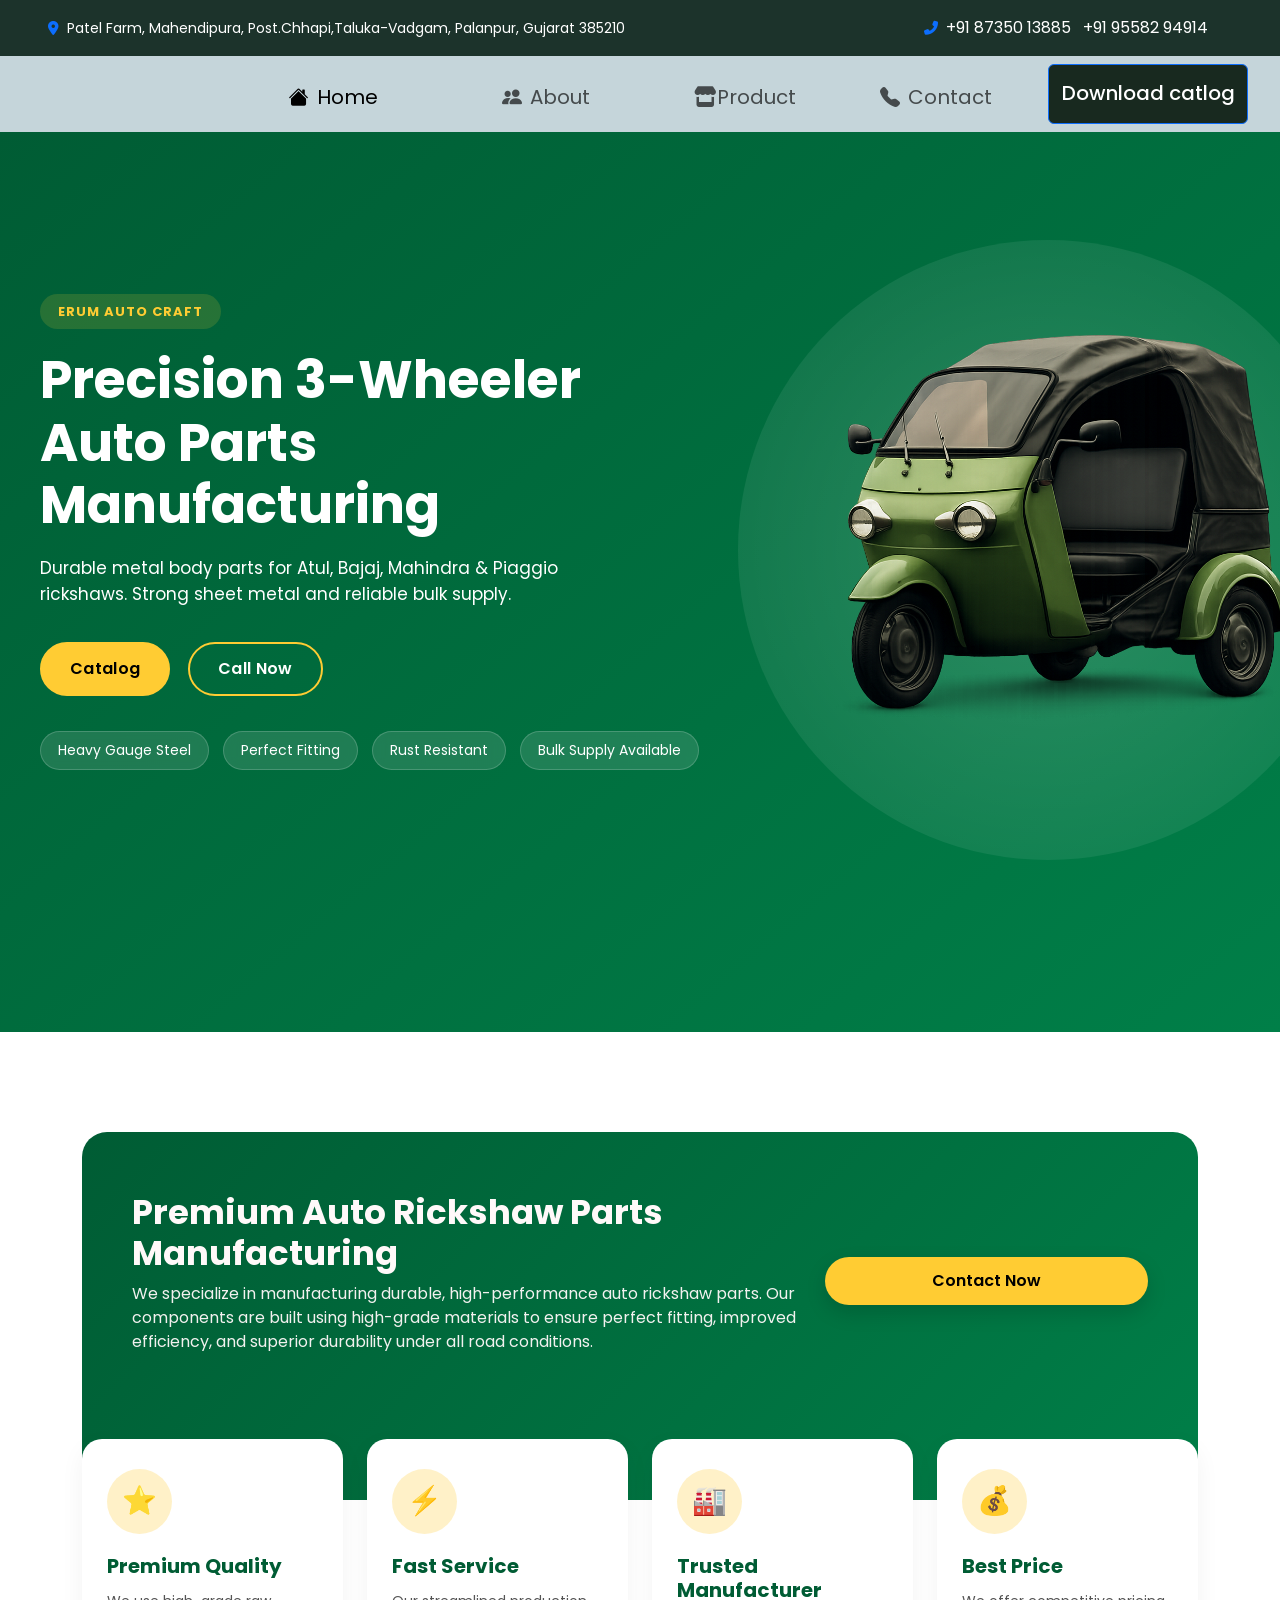
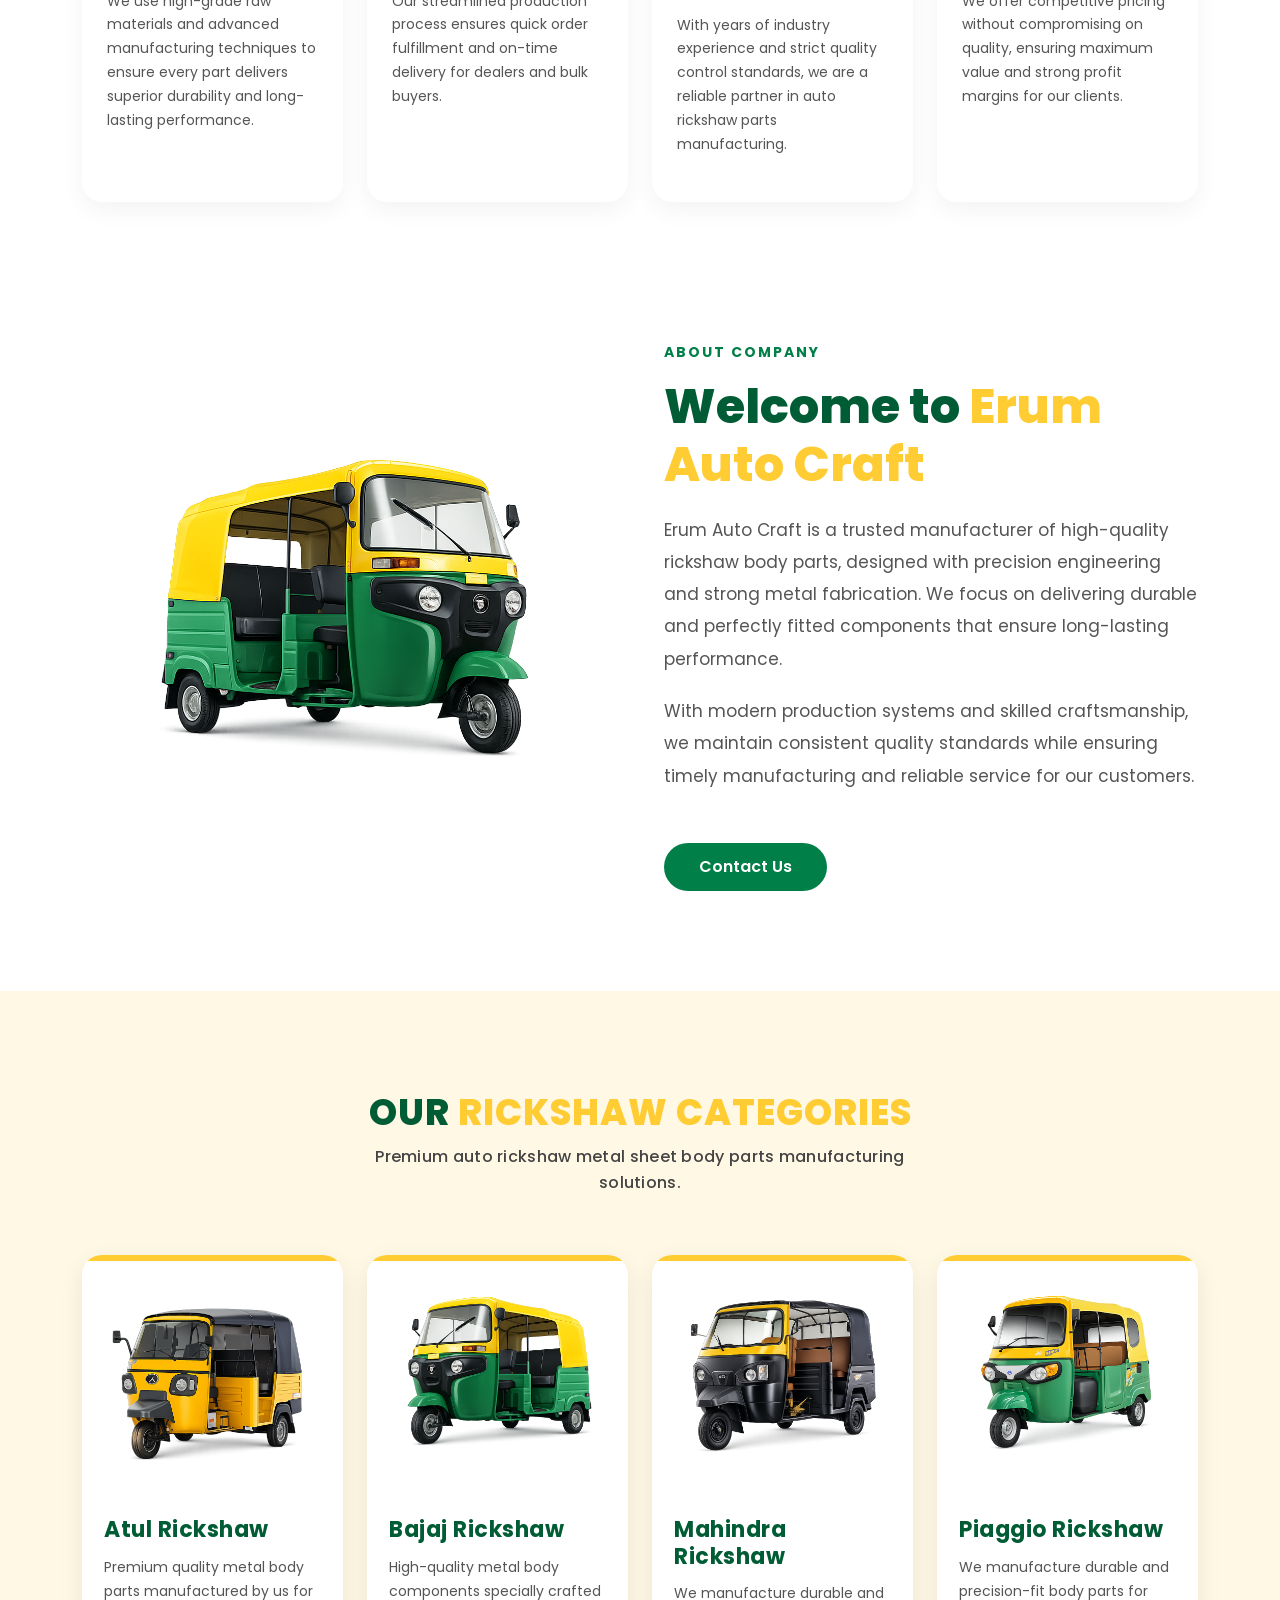
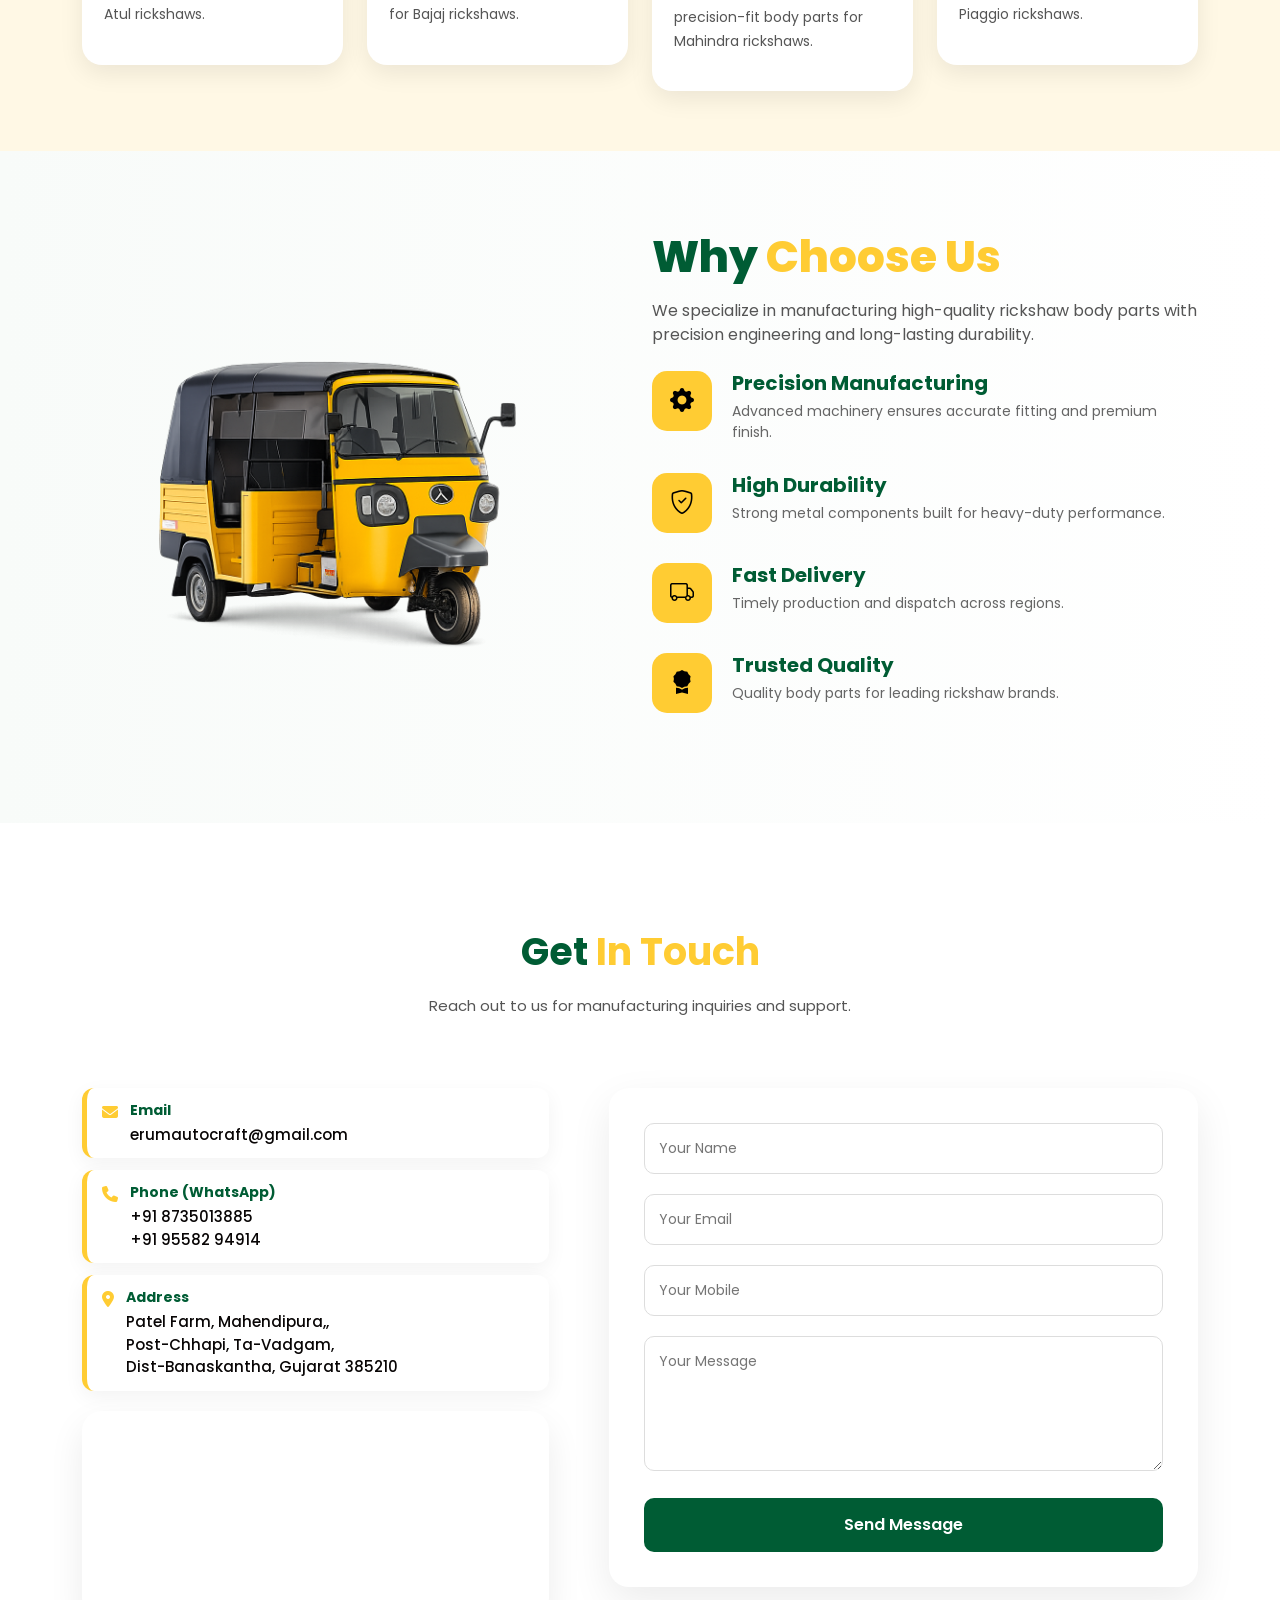
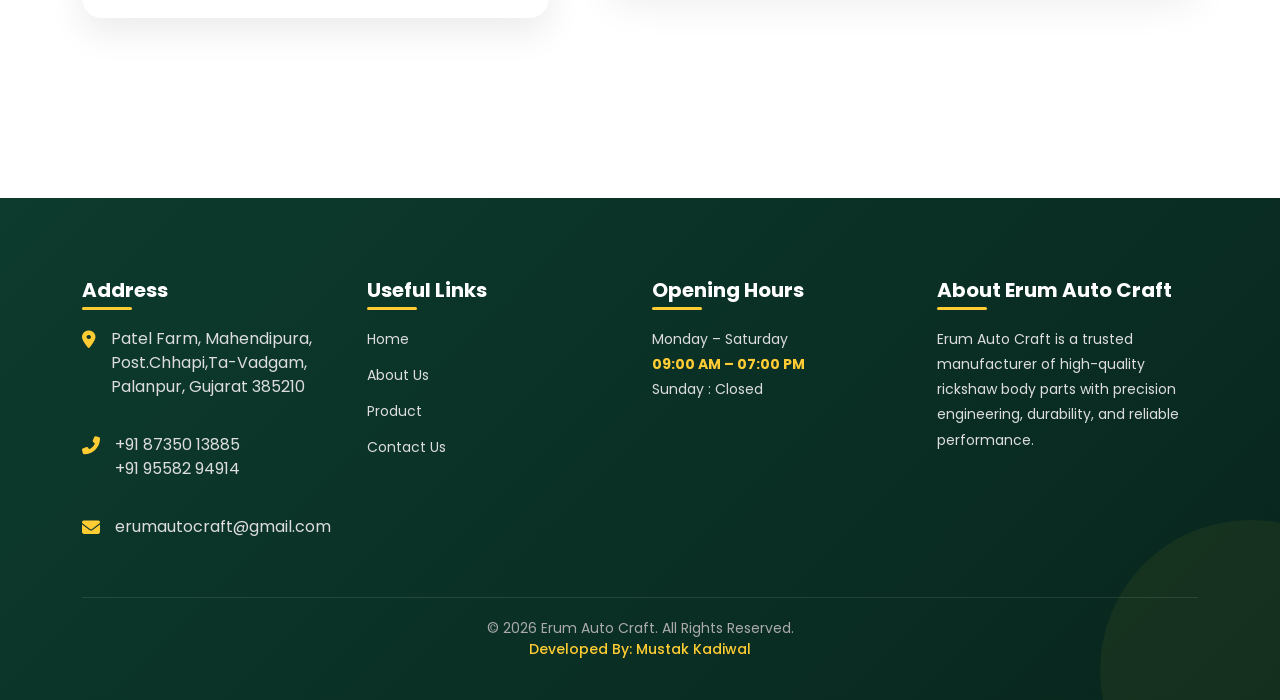
==== commit f24448e5: "Updated footer alignment and layout fix" ====
--- a/index.html
+++ b/index.html
@@ -5,9 +5,7 @@
   <meta charset="UTF-8">
   <meta name="viewport" content="width=device-width, initial-scale=1.0">
   <title>Erum Auto Craft</title>
-  <!-- ===========[css link]============ -->
-  <link rel="stylesheet" href="./assets/css/style.css">
-  <link rel="stylesheet" href="./assets/css/media.css">
+ 
   <!-- ===========[ AOS css link]============ -->
   <link href="https://unpkg.com/aos@2.3.1/dist/aos.css" rel="stylesheet">
   <!-- Icon Font Stylesheet -->
@@ -18,23 +16,26 @@
   <link rel="preconnect" href="https://fonts.gstatic.com" crossorigin>
   <link href="https://fonts.googleapis.com/css2?family=Figtree:ital,wght@0,300..900;1,300..900&display=swap"
     rel="stylesheet">
-  <!-- ===========[font Awesome]============ -->
-  <link rel="stylesheet" data-purpose="Layout StyleSheet" title="Web Awesome"
-    href="/css/app-wa-fba26eda6a3fd6b4d0ce0def1e2ba1d7.css?vsn=d">
-  <link rel="stylesheet" href="https://site-assets.fontawesome.com/releases/v6.5.2/css/all.css">
-  <link rel="stylesheet" href="https://site-assets.fontawesome.com/releases/v6.5.2/css/sharp-thin.css">
-  <link rel="stylesheet" href="https://site-assets.fontawesome.com/releases/v6.5.2/css/sharp-solid.css">
-  <link rel="stylesheet" href="https://site-assets.fontawesome.com/releases/v6.5.2/css/sharp-regular.css">
-  <link rel="stylesheet" href="https://site-assets.fontawesome.com/releases/v6.5.2/css/sharp-light.css">
+
+    
+<!-- Font Awesome -->
+<link href="https://cdnjs.cloudflare.com/ajax/libs/font-awesome/6.5.0/css/all.min.css" rel="stylesheet">
+
+<!-- Google Fonts -->
+<link href="https://fonts.googleapis.com/css2?family=Poppins:wght@400;500;700&display=swap" rel="stylesheet">
+ 
   <!------------------[bootsstrap css]---------------------->
   <link href="https://cdn.jsdelivr.net/npm/bootstrap@5.3.3/dist/css/bootstrap.min.css" rel="stylesheet">
   <!------------------[bootsstrap js]---------------------->
   <script src="https://cdn.jsdelivr.net/npm/bootstrap@5.3.3/dist/js/bootstrap.bundle.min.js"></script>
+  <link href="https://cdn.jsdelivr.net/npm/bootstrap@5.3.3/dist/css/bootstrap.min.css" rel="stylesheet">
 </head>
 <link rel="stylesheet" href="https://cdnjs.cloudflare.com/ajax/libs/animate.css/4.1.1/animate.min.css" />
 
+ <!-- ===========[css link]============ -->
+  <link rel="stylesheet" href="./assets/css/stylenew.css">
+
 <body>
-
   <!-- Topbar Start -->
 
   <div class="container-fluid bg-light p-0">
@@ -61,9 +62,10 @@
 
 
 
+
   <nav class="navbar  navbar-expand-lg navbar-light " style="background-color: rgb(197, 213, 218);">
     <div class="container-fluid ">
-      <a class="navbar-brand " href="./assets/img/erum_logo.png"></a>
+      <a class="navbar-brand " href="./asset/image/erum_logo.png"></a>
       <button class="navbar-toggler   " type="button" data-bs-toggle="collapse" data-bs-target="#navbarNav"
         aria-controls="navbarNav" aria-expanded="false" aria-label="Toggle navigation">
         <span class="navbar-toggler-icon"></span>
@@ -92,387 +94,489 @@
         </ul>
       </div>
     </div>
-  </nav>
+  </nav> 
 
 
   <!-- ===========[Navbar End]============ -->
-  <!-- ===========[Hero Start]============ -->
-  <div id="carouselExampleFade" class="carousel slide carousel-fade" data-bs-ride="carousel">
-    <div class="carousel-inner">
-      <div class="carousel-item active">
-        <img loading="lazy" src="./assets/img/Hero-1.png" class="d-block w-100 h-50" alt="...">
-      </div>
-      <div class="carousel-item">
-        <img loading="lazy" src="./assets/img/hero2.png" class="d-block w-100 h-50" alt="...">
-      </div>
-      <div class="carousel-item">
-        <img loading="lazy" src="./assets/img/hero3.png" class="d-block w-100 h-50" alt="...">
-      </div>
-    </div>
-    <button class="carousel-control-prev" type="button" data-bs-target="#carouselExample" data-bs-slide="prev">
-      <span class="carousel-control-prev-icon" aria-hidden="true"></span>
-      <span class="visually-hidden">Previous</span>
-    </button>
-    <button class="carousel-control-next" type="button" data-bs-target="#carouselExampleFade" data-bs-slide="next">
-      <span class="carousel-control-next-icon" aria-hidden="true"></span>
-      <span class="visually-hidden">Next</span>
-    </button>
+
+
+
+
+<section class="hero">
+  <div class="hero-wrapper">
+
+    <div class="hero-content">
+      <span class="tag">ERUM AUTO CRAFT</span>
+
+      <h1>Precision 3-Wheeler Auto Parts Manufacturing</h1>
+
+      <p>
+        Durable metal body parts for Atul, Bajaj, Mahindra & Piaggio rickshaws.
+        Strong sheet metal and reliable bulk supply.
+      </p>
+
+    <div class="hero-btns">
+    <a href="./assets/img/Erum Auto Craft_Catalog_11zon.pdf" class="hero-btn hero-main">Catalog</a>
+    <a href="https://wa.me/918735013885" class="hero-btn hero-outline">Call Now</a>
+</div>
+
+      <div class="hero-features">
+        <div class="fbox">Heavy Gauge Steel</div>
+        <div class="fbox">Perfect Fitting</div>
+        <div class="fbox">Rust Resistant</div>
+        <div class="fbox">Bulk Supply Available</div>
+      </div>
+    </div>
+
+    <div class="hero-visual">
+      <div class="circle-bg"></div>
+      <img src="./assets/img/ChatGPT Image Feb 18, 2026, 12_38_40 PM.png" alt="Auto Rickshaw">
+    </div>
+
   </div>
-  <!-- ===========[Hero End]============ -->
-  <!-- ===========[Service  Start]============ -->
-  <div class="main-service">
-    <div class="Service-h1" data-aos="fade-down">
-      <h1>Service</h1>
-      <hr class="service-hr">
-    </div>
-    <div class="Service-image img-fluid" data-aos="fade-right">
-      <img loading="lazy" src="./assets/img/about img.png" alt="">
-    </div>
-
-    <section class="container content-inner  services">
-      <div class="section-head text-center ">
-
-      </div>
-      <div class="row">
-        <div class="col-lg-3 col-md-6 col-6 text-center p-sm-5 p-1">
-          <div class="box"> <i class="fa-sharp fa-regular fa-medal"></i> <br> Quality
-          </div>
-        </div>
-        <div class="col-lg-3 col-md-6 col-6 text-center p-sm-5 p-1">
-          <div class="box"> <i class="fa-solid fa-boxing-glove"></i> <br> HeavyMetal</div>
-
-        </div>
-        <div class="col-lg-3 col-md-6 col-6 text-center p-sm-5 p-1">
-          <div class="box"> <i class="fa-solid fa-trowel-bricks"></i> <br> Redesign</div>
-        </div>
-        <div class="col-lg-3 col-md-6 col-6 text-center p-sm-5 p-1">
-          <div class="box"><i class="fa-solid fa-arrow-up-from-ground-water"></i> <br> Optimization</div>
-        </div>
-      </div>
-    </section>
+</section>
+
+
+
+
+
+
+
+
+
+
+<section class="services-section">
+    <div class="container">
+
+        <!-- Top Section -->
+        <div class="services-top">
+            <div class="row align-items-center">
+                <div class="col-lg-8">
+                    <h2>Premium Auto Rickshaw Parts Manufacturing</h2>
+                    <p>
+                    We specialize in manufacturing durable, high-performance auto rickshaw parts. 
+                    Our components are built using high-grade materials to ensure perfect fitting, 
+                    improved efficiency, and superior durability under all road conditions.
+                    </p>
+                </div>
+                <div class="col-lg-4 text-lg-end mt-3 mt-lg-0">
+                    <button class="services-btn">Contact Now</button>
+                </div>
+            </div>
+        </div>
+
+        <!-- Cards -->
+        <div class="cards-wrapper">
+            <div class="row g-4">
+
+                <div class="col-lg-3 col-md-6">
+                    <div class="service-card">
+                        <div class="icon-box">⭐</div>
+                        <h5>Premium Quality</h5>
+                        <p>We use high-grade raw materials and advanced manufacturing techniques to ensure every part delivers superior durability and long-lasting performance.</p>
+                    </div>
+                </div>
+
+                <div class="col-lg-3 col-md-6">
+                    <div class="service-card">
+                        <div class="icon-box">⚡</div>
+                        <h5>Fast Service</h5>
+                        <p>Our streamlined production process ensures quick order fulfillment and on-time delivery for dealers and bulk buyers.</p>
+                    </div>
+                </div>
+
+                <div class="col-lg-3 col-md-6">
+                    <div class="service-card">
+                        <div class="icon-box">🏭</div>
+                        <h5>Trusted Manufacturer</h5>
+                        <p>With years of industry experience and strict quality control standards, we are a reliable partner in auto rickshaw parts manufacturing.</p>
+                    </div>
+                </div>
+
+                <div class="col-lg-3 col-md-6">
+                    <div class="service-card">
+                        <div class="icon-box">💰</div>
+                        <h5>Best Price</h5>
+                        <p>We offer competitive pricing without compromising on quality, ensuring maximum value and strong profit margins for our clients.</p>
+                    </div>
+                </div>
+
+            </div>
+        </div>
+
+    </div>
+</section>
+
+
+
+
+
+
+<section class="about-section">
+  <div class="container">
+    <div class="row align-items-center g-5">
+
+      <!-- Left Image -->
+      <div class="col-lg-6 text-center">
+        <div class="about-image">
+          <img src="./assets/img/bajajr.png" alt="Erum Auto Craft">
+        </div>
+      </div>
+
+      <!-- Right Content -->
+      <div class="col-lg-6">
+        
+        <div class="about-label">About Company</div>
+
+        <h2 class="about-heading">
+          Welcome to <span>Erum Auto Craft</span>
+        </h2>
+
+        <p class="about-text">
+          Erum Auto Craft is a trusted manufacturer of high-quality rickshaw body parts, designed with precision engineering and strong metal fabrication. We focus on delivering durable and perfectly fitted components that ensure long-lasting performance.
+        </p>
+
+        <p class="about-text">
+          With modern production systems and skilled craftsmanship, we maintain consistent quality standards while ensuring timely manufacturing and reliable service for our customers.
+        </p>
+
+        <a href="#" class="about-btn">Contact Us</a>
+
+      </div>
+
+    </div>
   </div>
-  <!-- ===========[Service End]============ -->
-
-
-
-  <div class="row " style="margin-top: 40px;">
-
-    <div class="col-md-6">
-      <div id="about-img" data-aos="fade-right">
-
-        <img loading="lazy" src="./assets/img/bench-drill.jpg" class="img-fluid" alt="">
-
-      </div>
-
-    </div>
-    <div class="col-md-6" data-aos="fade-left">
-      <div class="right-side">
-        <h1 class="display-4" style="padding-top: 3rem;"><b>About<span> Us</span></b></h1>
-        <hr class="about-hr">
-        <h2>Choose The Best <span>Autocraft</span> Company</h2>
-        <p>Erum Auto Craft has established itself as a leading manufacturer in the auto industry. With a dedicated team
-          and state-of-the-art production facilities, we specialize in crafting high-quality three wheelers metal sheet
-          auto body parts. Our journey began with a vision to provide superior products that cater to the needs of the
-          ever-evolving auto market.
+</section>
+
+
+
+
+
+
+
+<section class="rickshaw-section">
+  <div class="container">
+
+    <div class="section-title text-center">
+      <h2>Our <span>Rickshaw Categories</span></h2>
+      <p>Premium auto rickshaw metal sheet body parts manufacturing solutions.</p>
+    </div>
+
+    <div class="row g-4">
+
+
+
+
+      
+      <!-- Cargo -->
+      <div class="col-md-6 col-lg-3">
+        <div class="rickshaw-card">
+          <img src="./assets/img/atul.png" alt="Cargo Rickshaw">
+          <div class="card-content">
+  <h5>Atul Rickshaw</h5>
+<p>Premium quality metal body parts manufactured by us for Atul rickshaws.</p>
+          </div>
+        </div>
+      </div>
+
+      
+   <!-- Electric -->
+      <div class="col-md-6 col-lg-3">
+        <div class="rickshaw-card">
+          <img src="./assets/img/bajajr.png" alt="Electric Rickshaw">
+          <div class="card-content">
+            <h5>Bajaj Rickshaw</h5>
+<p>High-quality metal body components specially crafted for Bajaj rickshaws.</p>
+          </div>
+        </div>
+      </div>
+
+     
+
+
+     
+
+
+       <!-- Passenger -->
+      <div class="col-md-6 col-lg-3">
+        <div class="rickshaw-card">
+          <img src="./assets/img/mHINDRA.png" alt="Passenger Rickshaw">
+          <div class="card-content">
+           <h5>Mahindra Rickshaw</h5>
+<p>We manufacture durable and precision-fit body parts for Mahindra rickshaws.</p>
+          </div>
+        </div>
+      </div>
+
+    
+
+      <!-- CNG -->
+      <div class="col-md-6 col-lg-3">
+        <div class="rickshaw-card">
+          <img src="./assets/img/piaagggio.png" alt="CNG Rickshaw">
+          <div class="card-content">
+           <h5>Piaggio Rickshaw</h5>
+<p>We manufacture durable and precision-fit body parts for Piaggio rickshaws.</p>
+          </div>
+        </div>
+      </div>
+
+    </div>
+
+  </div>
+</section>
+
+
+
+
+
+
+
+
+<section class="why-section">
+  <div class="container">
+    <div class="row align-items-center ">
+
+      <!-- Left Image -->
+      <div class="col-lg-6">
+        <div class="why-img">
+          <img src="./assets/img/atul.png" alt="Manufacturing">
+        </div>
+      </div>
+
+      <!-- Right Content -->
+      <div class="col-lg-6">
+        <div class="why-heading mb-4">
+          <h2>Why <span>Choose Us</span></h2>
+          <p>We specialize in manufacturing high-quality rickshaw body parts with precision engineering and long-lasting durability.</p>
+        </div>
+
+        <div class="why-feature">
+          <div class="why-icon">
+            <i class="bi bi-gear-fill"></i>
+          </div>
+          <div>
+            <h5>Precision Manufacturing</h5>
+            <p>Advanced machinery ensures accurate fitting and premium finish.</p>
+          </div>
+        </div>
+
+        <div class="why-feature">
+          <div class="why-icon">
+            <i class="bi bi-shield-check"></i>
+          </div>
+          <div>
+            <h5>High Durability</h5>
+            <p>Strong metal components built for heavy-duty performance.</p>
+          </div>
+        </div>
+
+        <div class="why-feature">
+          <div class="why-icon">
+            <i class="bi bi-truck"></i>
+          </div>
+          <div>
+            <h5>Fast Delivery</h5>
+            <p>Timely production and dispatch across regions.</p>
+          </div>
+        </div>
+
+        <div class="why-feature">
+          <div class="why-icon">
+            <i class="bi bi-award-fill"></i>
+          </div>
+          <div>
+            <h5>Trusted Quality</h5>
+            <p>Quality body parts for leading rickshaw brands.</p>
+          </div>
+        </div>
+
+      </div>
+
+    </div>
+  </div>
+</section>
+
+
+
+
+
+
+<section class="section">
+
+    <div class="title">
+        Get <span>In Touch</span>
+    </div>
+
+    <p class="subtitle">
+        Reach out to us for manufacturing inquiries and support.
+    </p>
+
+    <div class="container containerrr">
+
+        <!-- LEFT -->
+        <div class="left">
+
+            <div class="info-card">
+                <i class="fa-solid fa-envelope"></i>
+                <div>
+                    <strong>Email</strong>
+                    <a href="mailto:erumautocraft@gmail.com">
+                    erumautocraft@gmail.com
+                    </a>
+                </div>
+            </div>
+
+            <div class="info-card">
+                <i class="fa-solid fa-phone"></i>
+                <div>
+                    <strong>Phone (WhatsApp)</strong>
+                    <a href="https://wa.me/8735013885" target="_blank">
+                        +91 8735013885
+                    </a><br>
+                    <a href="https://wa.me/919558294914" target="_blank">
+                        +91 95582 94914
+                    </a>
+                </div>
+            </div>
+
+            <div class="info-card">
+                <i class="fa-solid fa-location-dot"></i>
+                <div>
+                    <strong>Address</strong>
+                    Patel Farm, Mahendipura,,<br>
+                    Post-Chhapi, Ta-Vadgam,<br>
+                    Dist-Banaskantha, Gujarat 385210
+
+                    
+                </div>
+            </div>
+
+
+            <!-- MAP SECTION START -->
+<section class="map-section">
+    <div class="map-container">
+        <iframe 
+         src="https://www.google.com/maps/embed?pb=!1m18!1m12!1m3!1d1821.915755399767!2d72.38674157265022!3d24.037006018179518!2m3!1f0!2f0!3f0!3m2!1i1024!2i768!4f13.1!3m3!1m2!1s0x395cf375bb29b6cd%3A0xdaad17b44673f785!2sErum%20Auto%20Craft!5e0!3m2!1sen!2sin!4v1771911466151!5m2!1sen!2sin" 
+            width="100%" 
+            height="400" 
+            style="border:0;"
+            allowfullscreen=""
+            loading="lazy">
+        </iframe>
+    </div>
+</section>
+<!-- MAP SECTION END -->
+
+        </div>
+
+        <!-- RIGHT FORM -->
+        <div class="right">
+            <form>
+                <input type="text" placeholder="Your Name" required>
+                <input type="email" placeholder="Your Email" required>
+                <input type="tel" placeholder="Your Mobile">
+                <textarea rows="5" placeholder="Your Message"></textarea>
+                <button type="submit">Send Message</button>
+            </form>
+        </div>
+
+    </div>
+
+</section>
+
+
+
+
+<!-- ================= FOOTER ================= -->
+<footer class="premium-footer">
+  <div class="container">
+    <div class="row gy-5">
+
+      <!-- Address -->
+      <div class="col-lg-3 col-md-6">
+        <h4 class="footer-title">Address</h4>
+        <div class="footer-info">
+          <i class="fas fa-map-marker-alt"></i>
+          <p>
+            <a href="https://www.google.com/maps/search/?api=1&query=Patel+Farm+Mahendipura+Chhapi+Vadgam+Palanpur+Gujarat+385210" target="_blank">
+              Patel Farm, Mahendipura,<br>
+              Post.Chhapi,Ta-Vadgam,<br>
+              Palanpur, Gujarat 385210
+            </a>
+          </p>
+        </div>
+
+        <div class="footer-info">
+          <i class="fas fa-phone-alt"></i>
+          <p>
+            <a href="tel:+918735013885">+91 87350 13885</a><br>
+            <a href="tel:+919558294914">+91 95582 94914</a>
+          </p>
+        </div>
+
+        <div class="footer-info">
+          <i class="fas fa-envelope"></i>
+          <p>
+            <a href="mailto:erumautocraft@gmail.com">erumautocraft@gmail.com</a>
+          </p>
+        </div>
+      </div>
+
+      <!-- Useful Links -->
+      <div class="col-lg-3 col-md-6">
+        <h4 class="footer-title">Useful Links</h4>
+        <ul class="footer-links">
+          <li><a href="#">Home</a></li>
+          <li><a href="#">About Us</a></li>
+          <li><a href="#">Product</a></li>
+          <li><a href="#">Contact Us</a></li>
+        </ul>
+      </div>
+
+      <!-- Opening Hours -->
+      <div class="col-lg-3 col-md-6">
+        <h4 class="footer-title">Opening Hours</h4>
+        <p class="footer-about">
+          Monday – Saturday<br>
+          <strong style="color:#ffcc33;">09:00 AM – 07:00 PM</strong><br>
+          Sunday : Closed
         </p>
-        <div class="about_btn">
-          <button class=" active" onclick="aboutpragraph()"> <a>our value</a></button>
-          <button class=" active" onclick="aboutpragraph1()"><a>our vision</a></button>
-          <button class=" active" onclick="aboutpragraph2()"><a>our Mission</a></button>
-        </div>
-        <p id="about_pra" class="mt-3">
-          Quality, Passion, and Integrity - guide us in delivering the highest quality Parts and always doing
-          what's right.
+      </div>
+
+      <!-- About Company -->
+      <div class="col-lg-3 col-md-6">
+        <h4 class="footer-title">About Erum Auto Craft</h4>
+        <p class="footer-about">
+          Erum Auto Craft is a trusted manufacturer of high-quality 
+          rickshaw body parts with precision engineering,
+          durability, and reliable performance.
         </p>
       </div>
-    </div>
+
+    </div>
+
+   <!-- Bottom -->
+<div class="footer-bottom mt-4">
+  © 2026 Erum Auto Craft. All Rights Reserved. <br>
+  <span>
+    Developed By: 
+    <a href="https://mustakkadiwal.vercel.app/" target="_blank" style="color:#ffcc33; text-decoration:none;">
+      Mustak Kadiwal
+    </a>
+  </span>
+</div>
+
   </div>
-
-
-  <!-- ===========[about end]============ -->
-
-  <!-- ===========[why choose start ]============ -->
-  <section class="container-fluid content-inner mt-5" id="whychoose">
-    <div class="section-head text-center mb-4" data-aos="fade-right">
-      <h1 class="title display-3 fw-bold" style="color: white;">Why choose </h1>
-      <hr class="why-hr">
-    </div>
-    <div class="row mt-5" id="box-animation">
-      <div class="col-lg-3 col-md- col-6 text-center p-sm-5 p-1">
-        <div class="box box1">
-          <img loading="lazy" src="./assets/img/why choose 1.jpg" alt="Quenches thirst">
-        </div>
-        <p class="mt-3  text-white " id="whychosse-p">Respect For Customer</p>
-      </div>
-      <div class="col-lg-3 col-md-6 col-6 text-center p-sm-5 p-1">
-        <div class="box box2">
-          <img loading="lazy" src="./assets/img/why chhose 2.jpg" alt="Quenches thirst">
-        </div>
-        <p class="mt- text-white pt-3" id="whychosse-p">Deep <br> Trust</p>
-      </div>
-      <div class="col-lg-3 col-md-6 col-6 text-center p-sm-5 p-1">
-        <div class="box box3">
-          <img loading="lazy" src="./assets/img/why chhose3.jpg" alt="Quenches thirst">
-        </div>
-        <p class="mt-3  text-white " id="whychosse-p">Passion For Quality</p>
-      </div>
-      <div class="col-lg-3 col-md-6 col-6 text-center p-sm-5 p-1">
-        <div class="box box4">
-          <img loading="lazy" src="./assets/img/whychhose 4.jpg" alt="Quenches thirst">
-        </div>
-        <p class="mt-3  text-white " id="whychosse-p">Long Term Growth</p>
-      </div>
-    </div>
-  </section>
-  <!-- ===========[why chhose [end] ]============ -->
-
-
-
-
-
-
-  <section class="container-fluid content-inner mt-5 ">
-    <div class="section-head text-center mb-4" data-aos="fade-down">
-      <h2 class="title display-3 " style="font-size: 3.5rem;font-weight: 600;">Category </h2>
-      <hr class="catogary-hr">
-    </div>
-    <div class="row overflow-hidden">
-      <div class="col-lg-3 col-md-6 col-12 text-center p-sm-5 p-1 main-catogary" data-aos="fade-down">
-        <div class=" catogary1 catogary">
-          <div class="overlay">
-            <div class="items"></div>
-            <div class="items-catogary" style="text-align: center; top: 100px;">
-              <h3>ATUL RICKSHAW</h3>
-              <hr style="color: aliceblue; width: 100%; ">
-
-            </div>
-            <div class="items price" style="position: relative; top: -20px; ">
-              <h6 style="font-size: 18px;text-align: start;margin-left: 15px;">Atul rickshaws are popular for their
-                reliability, low maintenance.</h6>
-
-            </div>
-
-          </div>
-        </div>
-      </div>
-      <div class="col-lg-3 col-md-6 col-12 text-center p-sm-5 p-1 main-catogary" data-aos="fade-down">
-        <div class=" catogary2 catogary">
-          <div class="overlay">
-            <div class="items"></div>
-            <div class="items-catogary" style="text-align: center; top: 100px;">
-              <h3>BAJAJ RICKSHAW</h3>
-              <hr style="color: aliceblue; width: 100%; ">
-
-            </div>
-            <div class="items price" style="position: relative;  top: -20px; ">
-              <h5 style="font-size: 17px;text-align: start;margin-left: 5px;">Babaj Rickshaw popular for affordable,
-                eco-friendly urban transport services.</h5>
-            </div>
-
-          </div>
-        </div>
-      </div>
-      <div class="col-lg-3 col-md-6 col-12 text-center p-sm-5 p-1 main-catogary" data-aos="fade-down">
-        <div class=" catogary3 catogary">
-          <div class="overlay">
-            <div class="items"></div>
-            <div class="items-catogary write-catogary" style="text-align: center; top: 100px;">
-              <h3>MAHINDRA RICKSHAW</h3>
-
-              <hr style="color: aliceblue; width: 100%; ">
-
-            </div>
-            <div class="items price" style="position: relative; top: -20px; ">
-              <h6 style="font-size: 17px;text-align: start;margin-left: px;">Mahindra rickshaw provides efficient,
-                affordable, and options for passengers.</h6>
-
-            </div>
-
-          </div>
-        </div>
-      </div>
-      <div class="col-lg-3 col-md-6 col-12 text-center p-sm-5 p-1 main-catogary" data-aos="fade-down">
-        <div class=" catogary4 catogary">
-          <div class="overlay">
-            <div class="items"></div>
-            <div class="items-catogary" style="text-align: center; top: 100px;">
-              <h3>PIAAGIO RICKSHAW</h3>
-
-              <hr style="color: aliceblue; width: 100%; ">
-
-            </div>
-            <div class="items price" style="position: relative; top: -20px; ">
-              <h6 style="font-size: 17px;text-align: start;margin-left: 5px;">Piaggio rickshaws are known for
-                durability, efficiency, and fuel economy.</h6>
-
-            </div>
-
-          </div>
-        </div>
-      </div>
-      <div class="see-products" style="margin-bottom: -30px;">
-        <button> <a href="./product.html">See All Product</a></button>
-      </div>
-
-    </div>
-  </section>
-
-
-
-  <!-- ===========[Catogary End ]============ -->
-
-
-  <footer>
-
-    <!-- Footer Start -->
-    <footer>
-      <img loading="lazy" src="./assets/img/wave (4).svg" alt="">
-      <div class="container-fluid  footer mt-5  wow fadeIn" data-wow-delay="0.1s ">
-        <div class="container py-5" style="margin-bottom: 70px;">
-          <div class="row g-5">
-            <div class="col-lg-3 col-md-6 ">
-              <h2 class="mb-4" style="color: white ">Address</h2>
-              <p class="mb-2" style="color: white">
-                <i class="fa-solid fa-location-dot" style="margin-right: 10px;"></i>Patel Farm, Mahendipura,
-                Post.Chhapi,Ta-Vadgam,<br> Palanpur, Gujarat
-                385210
-              </p>
-              <p class="mb-2">
-                <i style="color: white; " class="fa fa-phone-alt me-3"></i><a
-                  style="text-decoration: none; color: white;" href="tel:8735013885">&nbsp;+91
-                  87350 13885</a> <br />
-                &nbsp; &nbsp; &nbsp; &nbsp;
-                <a style="text-decoration: none; color: white;" href="tel:9558294914">+91 95582 94914</a>
-              </p>
-              <p class="mb-2">
-                <i style="color: white" class="fa fa-envelope me-3"></i><a style="text-decoration: none; color: white;"
-                  href="mailto:erumautocraft@gmail.com">&nbsp;&nbsp;erumautocraft@gmail.com</a>
-              </p>
-              <!-- <div class="d-flex pt-3">
-                <a   style="background-color: #007F48;color: white;font-size: 20px; padding-top:9px;"  class="btn btn-square rounded-circle me-3"
-                  href="https://www.youtube.com/watch?si=8fwDwpgHDQkbZrhY&v=Lna2GVh4eZg&feature=youtu.be"><i
-                    class="fab fa-youtube"></i></a>
-                <a style="background-color: #007F48;color: white;font-size: 20px; padding-top:9px;" class="btn btn-square rounded-circle me-3" href=""><i class="fab fa-facebook-f"></i></a>
-                <a style="background-color: #007F48;color: white;font-size: 20px; padding-top:9px;" class="btn btn-square rounded-circle me-3" href="tel:8735013885"><i
-                    class="fab fa-whatsapp"></i></a>
-                <a  style="background-color: #007F48;color: white;font-size: 20px; padding-top:9px;"  class="btn btn-square  rounded-circle me-3"
-                  href="https://www.linkedin.com/in/sarfaraj-kadiwala-880966299?utm_source=share&utm_campaign=share_via&utm_content=profile&utm_medium=android_app"><i
-                    class="fab fa-linkedin-in"></i></a>
-              </div> -->
-            </div>
-            <div class="col-lg-3 col-md-6 footer-use" style="position: relative; left: 50px">
-              <h2 style="color: white" class="mb-4">Useful links</h2>
-              <a style="text-decoration: none; color: white;" class="btn btn-link" href="./index.html">Home</a>
-              <a style="text-decoration: none; color: white;" class="btn btn-link" href="./about.html">About us</a>
-              <a style="text-decoration: none; color: white;" class="btn btn-link" href="./product.html">product</a>
-              <a style="text-decoration: none; color: white;" class="btn btn-link" href="./contact.html">Contact us</a>
-            </div>
-            <div class="col-lg-3 col-md-6 footer-open" style="padding-left: 100px">
-              <h4 class="text-light mb-4">Opening Hours</h4>
-              <h6 class="text-light">Monday - Wednesday:</h6>
-              <p class="mb-4" style="color: white">09.00 AM - 07.30 PM</p>
-              <h6 class="text-light">Holiday:Thursday</h6>
-              <br />
-              <h6 class="text-light">Friday- Sunday:</h6>
-              <p class="mb-0" style="color: white">09.00 AM - 07.30 PM</p>
-            </div>
-            <div class="col-lg-3 col-md-6">
-              <h2 style="margin-left: 80px;  color: white " class="mb-4 ">About </h2>
-              <p style="color: white; font-size: 17PX;">
-                Since 2012, ERUM AUTO CRAFT has aimed to deliver top-quality products to our Indian customers. Over 12
-                years, we've earned the trust of clients by providing great services and reliable products.
-              </p>
-
-
-
-            </div>
-          </div>
-        </div>
-       
-      </div>
-    </footer>
-    <!-- Footer End -->
-
-    <!-- Copyright Start -->
-    <div class="container-fluid copyright py-4">
-      <div class="container">
-        <div class="row">
-          <div class="col-md-6 text-center text-md-start mb-3 mb-md-0">
-            &copy; <a style="text-decoration: none; color: red;" class="fw-medium" href="#">2024 Erum Auto Craft</a>.All
-            Right Reserved.
-          </div>
-          <div class="col-md-6 text-center text-md-end">
-
-            <b> Developed By:</b>
-            <a style="text-decoration: none; color: red;" class="fw-medium" href="tel:7016068414">Mustak Kadiwal</a>
-          </div>
-        </div>
-      </div>
-    </div>
-    <!-- Copyright End -->
-
-
-    </div>
-    <button class="whatsapp-btn">
-      <a href="https://wa.me/918735013885"><i class="fa-brands fa-whatsapp"></i> </a>
-    </button>
-    <!-- Back to Top -->
-    <a href="#" class="btn btn-lg btn-primary btn-lg-squa back-to-top ">
-      <i class="bi bi-arrow-up"></i>
-    </a>
-    </a>
-
-
-    <script src="https://unpkg.com/aos@2.3.1/dist/aos.js"></script>
-    <script>
-      AOS.init(
-        {
-          offset: 285,
-          duration: 2000,
-        }
-      );
-
-      const hamburger = document.querySelector(".hamburger");
-      const navLinks = document.querySelector(".nav-links");
-      const links = document.querySelectorAll(".nav-links li");
-
-      hamburger.addEventListener('click', () => {
-        //Animate Links
-        navLinks.classList.toggle("open");
-        links.forEach(link => {
-          link.classList.toggle("fade");
-        });
-
-        //Hamburger Animation
-        hamburger.classList.toggle("toggle");
-      });
-
-
-
-      if ($(this).scrollTop() > 1000) {
-        $('.nav').addClass('sticky');
-      } else {
-        $('.nav').removeClass('sticky');
-      }
-
-
-      $(window).scroll(function () {
-        if ($(this).scrollTop() > 300) {
-          $('.back-to-top').fadeIn('slow');
-        } else {
-          $('.back-to-top').fadeOut('slow');
-        }
-      });
-      $('.back-to-top').click(function () {
-        $('html, body').animate({ scrollTop: 0 }, 1500, 'easeInOutExpo');
-        return false;
-      });
-
-
-    </script>
-    <script src="./assets/js/main.js"></script>
-</body>
-
-<script src="./js/main.js"></script>
-
-</html>+</footer>
+
+
+
+
+
+
+<script src="https://cdn.jsdelivr.net/npm/bootstrap@5.3.3/dist/js/bootstrap.bundle.min.js"></script>
+
+
+    
+  </body>
--- a/assets/css/stylenew.css
+++ b/assets/css/stylenew.css
@@ -0,0 +1,977 @@
+
+:root{
+    --primary:#007F48;
+    --primary-dark:#005c34;
+    --accent:#ffcc33;
+    --white:#ffffff;
+}
+
+*{
+    margin:0;
+    padding:0;
+    box-sizing:border-box;
+    font-family:'Poppins',sans-serif;
+}
+
+body{background:#fff;}
+
+/* HERO */
+.hero{
+    min-height:100vh;
+    display:flex;
+    align-items:center;
+    padding:90px 20px;
+    background:linear-gradient(140deg,var(--primary-dark),var(--primary));
+    overflow:hidden;
+    color:#fff;
+}
+
+.hero-wrapper{
+    max-width:1200px;
+    margin:auto;
+    display:flex;
+    align-items:center;
+    justify-content:space-between;
+    gap:60px;
+    width:100%;
+    
+}
+
+.hero-content{
+    flex:1;
+    z-index:2;
+    margin-top:-100px;
+}
+
+.tag{
+    display:inline-block;
+    background:rgba(255,204,51,0.15);
+    color:var(--accent);
+    padding:8px 18px;
+    font-size:13px;
+    font-weight:700;
+    letter-spacing:1px;
+    border-radius:30px;
+    margin-bottom:20px;
+}
+
+.hero-content h1{
+    font-size:52px;
+    font-weight:700;
+    line-height:1.2;
+    margin-bottom:20px;
+}
+
+.hero-content p{
+    font-size:17px;
+    margin-bottom:35px;
+    max-width:520px;
+}
+
+.hero-btns{display:flex;gap:18px;margin-bottom:35px;}
+
+/* ===== PREMIUM BUTTON ===== */
+
+/* ===== HERO BUTTONS ===== */
+
+.hero-btn{
+    padding:13px 28px;
+    border-radius:40px;
+    text-decoration:none;
+    font-weight:600;
+    letter-spacing:.3px;
+    position:relative;
+    display:inline-block;
+    transition:all .35s cubic-bezier(.22,1,.36,1);
+}
+
+/* CATALOG */
+.hero-main{
+    background:#ffcc33;
+    color:#000;
+    border:2px solid #ffcc33;
+}
+
+.hero-main:hover{
+    transform:translateY(-4px);
+    background:#ffd84d;
+    box-shadow:0 14px 30px rgba(0,0,0,.30);
+}
+
+/* CALL NOW */
+.hero-outline{
+    border:2px solid #ffcc33;
+    color:#fff;
+    background:transparent;
+}
+
+.hero-outline:hover{
+    background:#ffcc33;
+    color:#000;
+    transform:translateY(-4px);
+    box-shadow:0 14px 30px rgba(0,0,0,.25);
+}
+.hero-features{display:flex;gap:14px;flex-wrap:nowrap;}
+
+.fbox{
+    background:rgba(255,255,255,0.12);
+    padding:8px 17px;
+    border-radius:30px;
+    font-size:14px;
+    backdrop-filter:blur(6px);
+    border:1px solid rgba(255,255,255,0.18);
+    white-space:nowrap;
+        /* SMOOTH TRANSITION */
+    transition: 
+        transform 0.4s cubic-bezier(0.22, 1, 0.36, 1),
+        background 0.3s ease,
+        color 0.3s ease,
+        box-shadow 0.4s ease,
+        border 0.3s ease;
+}
+
+.fbox:hover{
+    background:#ffcc33;
+    color:#000;
+    transform:translateY(-6px) scale(1.05);
+    border:1px solid #ffcc33;
+    box-shadow:0 12px 25px rgba(0,0,0,0.25);
+    cursor:pointer;
+}
+/* IMAGE AREA */
+.hero-visual{
+    flex:1;
+    position:relative;
+    text-align:center;
+    overflow:visible;
+    height:650px;
+}
+
+.hero-visual img{
+    position:absolute;
+    top:100px;
+    left:50%;
+    transform:translateX(-50%) scale(1.65);
+    max-width:550px;
+    width:100%;
+    z-index:2;
+    animation:float 6s ease-in-out infinite;
+}
+
+.circle-bg{
+    position:absolute;
+    width:620px;
+    height:620px;
+    background:radial-gradient(circle at center, rgba(255,255,255,0.18), rgba(255,255,255,0.03));
+    border-radius:50%;
+    top:45%;
+    left:60%;
+    transform:translate(-50%,-50%);
+    z-index:1;
+}
+
+@keyframes float{
+    0%{transform:translateX(-50%) translateY(0) scale(1.65);}
+    50%{transform:translateX(-50%) translateY(-15px) scale(1.65);}
+    100%{transform:translateX(-50%) translateY(0) scale(1.65);}
+}
+
+/* ================= MOBILE ================= */
+
+@media(max-width:992px){
+.hero-features{
+    display:none;
+}
+.hero{
+    padding:40px 18px 40px;
+}
+.hero-wrapper{
+    flex-direction:column;
+    text-align:center;
+    gap:25px;
+}
+
+.hero-content h1{font-size:30px;line-height:1.25;}
+.hero-content p{font-size:15px;max-width:100%;margin-bottom:25px;}
+
+.hero-btns{justify-content:center;flex-wrap:wrap;gap:12px;}
+.btn{padding:12px 22px;font-size:14px;}
+
+.hero-features{justify-content:center;flex-wrap:wrap;gap:10px;}
+.fbox{font-size:13px;padding:7px 14px;}
+
+.hero-visual{height:auto;margin-bottom:10px;}
+
+.hero-visual img{
+    position:relative;
+    top:auto;
+    left:auto;
+    transform:none;
+    animation:none;
+    max-width:100%;
+    width:100%;
+    margin:auto;
+}
+
+.circle-bg{
+    width:280px;
+    height:280px;
+    top:50%;
+    left:50%;
+    transform:translate(-50%,-50%);
+}
+
+}
+
+@media(max-width:480px){
+
+.hero-content h1{
+    font-size:26px;
+}
+
+.circle-bg{
+    width:300px;
+    height:300px;
+}
+
+/* IMAGE BADI */
+.hero-visual img{
+    position:relative;
+    top:auto;
+    left:40%;
+    transform:translateX(-50%) scale(1.38);
+    animation:none;
+    max-width:100%;
+    width:100%;
+    margin:auto;
+}
+
+}
+
+
+
+
+
+
+
+/* ===== Section ===== */
+.services-section{
+    padding:100px 0 120px;
+}
+
+/* ===== Top Area ===== */
+.services-top{
+    background:linear-gradient(135deg,var(--primary-dark),var(--primary));
+    padding:60px 50px 130px;
+    border-radius:25px;
+    color:#fff9f9;
+    position:relative;
+    overflow:hidden;
+}
+
+.services-top h2{
+    font-size:34px;
+    font-weight:700;
+}
+
+.services-top p{
+    opacity:0.95;
+}
+
+.services-btn{
+    background:var(--accent);
+    color:#000;
+    border:none;
+    padding:12px 30px;
+    border-radius:50px;
+    font-weight:600;
+    transition:all 0.4s ease;
+    box-shadow:0 8px 20px rgba(0,0,0,0.15);
+}
+
+.services-btn:hover{
+    background:#ffd84d;
+    transform:translateY(-5px);
+    box-shadow:0 18px 35px rgba(0,0,0,0.25);
+}
+
+/* ===== Cards Wrapper ===== */
+.cards-wrapper{
+    margin-top:-85px;
+    position:relative;
+    z-index:2;
+}
+
+/* ===== Card ===== */
+.service-card{
+    background:#ffffff;
+    padding:30px 25px;
+    border-radius:20px;
+    height:100%;
+    position:relative;
+    overflow:hidden;
+    box-shadow:0 8px 25px rgba(0,0,0,0.05);
+    transition: all 0.45s cubic-bezier(.22,1,.36,1);
+    z-index:1;
+}
+
+/* Bottom smooth fill layer */
+.service-card::before{
+    content:"";
+    position:absolute;
+    bottom:0;
+    left:0;
+    width:100%;
+    height:0%;
+    background:var(--primary-dark);
+    transition:height 0.45s cubic-bezier(.22,1,.36,1);
+    z-index:0;
+}
+
+/* Keep content above background */
+.service-card > *{
+    position:relative;
+    z-index:2;
+}
+
+/* Hover effect */
+.service-card:hover{
+    transform:translateY(-8px);
+    box-shadow:0 20px 40px rgba(0,0,0,0.15);
+}
+
+.service-card:hover::before{
+    height:100%;
+}
+
+.service-card:hover h5,
+.service-card:hover p{
+    color:#fff;
+}
+
+/* Icon */
+.icon-box{
+    width:65px;
+    height:65px;
+    border-radius:50%;
+    background:rgba(255, 204, 51, 0.266);
+    display:flex;
+    align-items:center;
+    justify-content:center;
+    font-size:28px;
+    color:var(--primary-dark);
+    margin-bottom:20px;
+    transition: all 0.35s ease;
+}
+
+.service-card:hover .icon-box{
+    background:var(--accent);
+    color:#000;
+    transform:scale(1.08);
+}
+
+/* Text */
+.service-card h5{
+    font-weight:700;
+    margin-bottom:12px;
+    color:var(--primary-dark);
+    transition:0.3s;
+}
+
+.service-card p{
+    font-size:14px;
+    color:#555;
+    line-height:1.7;
+    transition:0.3s;
+}
+
+/* ===== Responsive ===== */
+@media(max-width:768px){
+    .services-top{
+        text-align:center;
+        padding:40px 25px 120px;
+    }
+}
+
+
+
+
+
+
+.about-section{
+  padding:20px 0px 100px ;
+  /* background:linear-gradient(135deg,#f3f8f5,#ffffff); */
+}
+
+/* Small Label */
+.about-label{
+  text-transform:uppercase;
+  font-size:14px;
+  font-weight:700;
+  letter-spacing:2px;
+  color:#007F48;
+  margin-bottom:15px;
+}
+
+/* Heading */
+.about-heading{
+  font-size:48px;
+  font-weight:800;
+  color:#005C34;
+  line-height:1.2;
+}
+
+.about-heading span{
+  color:#FFCC33;
+}
+
+/* Paragraph */
+.about-text{
+  margin-top:20px;
+  font-size:17px;
+  line-height:1.9;
+  color:#555;
+}
+
+/* Button */
+.about-btn{
+  display:inline-block;
+  margin-top:35px;
+  padding:12px 35px;
+  background:#007F48;
+  color:#fff;
+  border-radius:50px;
+  text-decoration:none;
+  font-weight:600;
+  transition:0.3s;
+}
+
+.about-btn:hover{
+  background:#004d2c;
+  transform:translateY(-3px);
+}
+
+/* Image */
+.about-image img{
+  width:100%;
+  max-width:520px;
+  border-radius:30px;
+  transition:0.4s;
+  transform: scaleX(-1);
+}
+
+.about-image img:hover{
+  transform: scaleX(-1) scale(1.03);
+}
+
+/* Responsive */
+@media(max-width:991px){
+  .about-section{
+    padding:0px 0 50px;
+  }
+  .about-heading{
+    font-size:32px;
+  }
+}
+
+
+
+
+
+
+.rickshaw-section{
+  padding:100px 0 60px 0;
+  background: #fff1ca7c;
+}
+
+/* ===== Title ===== */
+.section-title{
+  margin-bottom:60px;
+}
+
+.section-title h2{
+  font-size:36px;
+  font-weight:800;
+  color:var(--primary-dark);
+  text-transform: uppercase;
+  letter-spacing:1px;
+  margin-bottom:10px;
+}
+
+.section-title h2  span{
+  color:var(--accent);
+}
+
+.section-title p{
+  color:#444;
+  font-size:16px;
+  max-width:600px;
+  margin:0 auto;
+  line-height:1.6;
+  font-weight:500;
+  letter-spacing:0.3px;
+  text-align:center;
+}
+
+/* ===== Card ===== */
+.rickshaw-card{
+  background:#fff;
+  border-radius:20px;
+  overflow:hidden;
+  transition:0.5s ease;
+  box-shadow:0 8px 25px rgba(0,0,0,0.08);
+  cursor:pointer;
+  position:relative;
+}
+
+/* Yellow top strip */
+.rickshaw-card::before{
+  content:"";
+  position:absolute;
+  top:0;
+  left:0;
+  width:100%;
+  height:6px;
+  background:var(--accent);
+  transition:0.4s;
+}
+
+.rickshaw-card img{
+  width:100%;
+  height:240px;
+  object-fit:cover;
+  transition:0.5s;
+}
+
+.card-content{
+  padding:22px;
+}
+
+.card-content h5{
+  font-size:22px;
+  font-weight:700;
+  color:var(--primary-dark);
+  margin-bottom:12px;
+  letter-spacing:0.5px;
+}
+
+.card-content p{
+  font-size:14px;
+  color:#555;
+  line-height:1.7;
+}
+
+/* ===== Hover Effect ===== */
+.rickshaw-card:hover{
+  transform:translateY(-15px) scale(1.02);
+  box-shadow:0 25px 50px rgba(0,0,0,0.2);
+}
+
+.rickshaw-card:hover img{
+  transform:scale(1.1);
+}
+
+.rickshaw-card:hover::before{
+  height:100%;
+  opacity:0.05;
+}
+
+/* ===== Responsive ===== */
+@media(max-width:768px){
+  .section-title h2{
+    font-size:32px;
+  }
+  .card-content h5{
+    font-size:16px;
+  }
+  .card-content p{
+    font-size:13px;
+  }
+}
+
+
+
+
+
+
+/* ===== Section ===== */
+.why-section{
+  padding:80px 0;
+  background:linear-gradient(to right,#f8fbf9,#ffffff);
+  position:relative;
+  overflow:hidden;
+}
+
+/* ===== Heading ===== */
+.why-heading h2{
+  font-size:44px;
+  font-weight:800;
+  color:#005c34;
+}
+
+.why-heading span{
+  color:#ffcc33;
+}
+
+.why-heading p{
+  margin-top:15px;
+  color:#555;
+  font-size:16px;
+  max-width:600px;
+}
+
+/* ===== Feature Box ===== */
+.why-feature{
+  display:flex;
+  align-items:flex-start;
+  margin-bottom:30px;
+  transition:0.3s ease;
+}
+
+.why-feature:hover{
+  transform:translateX(10px);
+}
+
+/* Icon */
+.why-icon{
+  min-width:60px;
+  height:60px;
+  background:#ffcc33;
+  color:#000;
+  display:flex;
+  align-items:center;
+  justify-content:center;
+  border-radius:15px;
+  font-size:24px;
+  margin-right:20px;
+  transition:0.3s;
+}
+
+.why-feature:hover .why-icon{
+  background:#007F48;
+  color:#fff;
+}
+
+/* Text */
+.why-feature h5{
+  font-weight:700;
+  margin-bottom:6px;
+  color:#005c34;
+}
+
+.why-feature p{
+  margin:0;
+  font-size:14px;
+  color:#666;
+}
+
+/* ===== Image ===== */
+.why-img{
+  position:relative;
+}
+
+.why-img img{
+  width:90%;
+  border-radius:25px;
+  transform:scaleX(-1); /* 🔥 Rickshaw face opposite side */
+  transition:0.4s ease;
+  /* box-shadow:0 30px 70px rgba(0,0,0,0.15); */
+}
+
+.why-img:hover img{
+  transform:scaleX(-1) scale(1.03);
+}
+
+/* Responsive */
+@media(max-width:991px){
+  .why-section{
+    padding:0px 0;
+  }
+  .why-heading h2{
+    font-size:32px;
+  }
+}
+
+
+
+.premium-footer {
+    position: relative;
+    background: linear-gradient(135deg,#0d3b2e,#08261d);
+    color: #fff;
+    padding: 80px 0 40px;
+    overflow: hidden;
+}
+
+/* Floating Yellow Circle */
+.premium-footer::after {
+    content: "";
+    position: absolute;
+    right: -120px;
+    bottom: -120px;
+    width: 300px;
+    height: 300px;
+    background: #ffcc33;
+    border-radius: 50%;
+    opacity: 0.05;
+}
+
+/* Footer Titles */
+.footer-title {
+    font-size: 20px;
+    font-weight: 700;
+    margin-bottom: 25px;
+    position: relative;
+}
+
+.footer-title::after {
+    content: "";
+    width: 50px;
+    height: 3px;
+    background: #ffcc33;
+    position: absolute;
+    left: 0;
+    bottom: -8px;
+    border-radius: 2px;
+}
+
+/* Footer Info */
+.footer-info {
+    display: flex;
+    gap: 15px;
+    margin-bottom: 18px;
+    transition: all 0.3s;
+}
+
+.footer-info:hover p {
+    color: #ffcc33;
+}
+
+.footer-info i {
+    color: #ffcc33;
+    font-size: 18px;
+    margin-top: 4px;
+}
+
+.footer-info p a {
+    color: #ddd;
+    text-decoration: none;
+    transition: 0.3s;
+}
+
+.footer-info p a:hover {
+    color: #ffcc33;
+}
+
+/* Footer Links */
+.footer-links {
+    list-style: none;
+    padding: 0;
+}
+
+.footer-links li {
+    margin-bottom: 12px;
+}
+
+.footer-links a {
+    text-decoration: none;
+    color: #ddd;
+    transition: 0.3s;
+    font-size: 14px;
+}
+
+.footer-links a:hover {
+    color: #ffcc33;
+    padding-left: 8px;
+}
+
+/* About Text */
+.footer-about {
+    font-size: 14px;
+    color: #ddd;
+    line-height: 1.8;
+}
+
+/* Bottom Bar */
+.footer-bottom {
+    margin-top: 50px;
+    padding-top: 20px;
+    border-top: 1px solid rgba(255,255,255,0.1);
+    text-align: center;
+    font-size: 14px;
+    color: #aaa;
+}
+
+.footer-bottom span {
+    font-weight: 500;
+    color: #ffcc33;
+}
+
+/* Responsive */
+@media(max-width:768px){
+    .premium-footer{
+        text-align:center;
+    }
+    .footer-info{
+        justify-content:center;
+    }
+    .footer-title::after{
+        left:50%;
+        transform:translateX(-50%);
+    }
+    .premium-footer::after{
+        display:none;
+    }
+}
+
+
+
+.section{
+    width:90%;
+    max-width:1200px;
+    margin:100px auto;
+}
+
+.title{
+    text-align:center;
+    font-size:38px;
+    font-weight:700;
+    color:var(--primary-dark);
+}
+
+.title span{
+    color:var(--accent);
+}
+
+.subtitle{
+    text-align:center;
+    margin-top:15px;
+    color:#555;
+    font-size:15px;
+}
+
+.containerrr{
+    display:flex;
+    gap:60px;
+    margin-top:70px;
+    flex-wrap:wrap;
+        align-items:flex-start;   /* 🔥 ye add karo */
+}
+
+/* LEFT */
+.left{
+    flex:0.9;   /* thoda chhota */
+    min-width:260px;
+}
+
+/* INFO CARD SMALL */
+.info-card{
+    background:#fff;
+    padding:12px 15px;   /* padding kam */
+    border-radius:12px;
+    margin-bottom:12px;  /* gap kam */
+    display:flex;
+    gap:12px;
+    align-items:flex-start;
+    border-left:5px solid var(--accent);
+    box-shadow:0 6px 20px rgba(0,0,0,0.05);
+    transition:0.3s;
+}
+
+.info-card:hover{
+    transform:translateY(-3px);
+}
+
+.info-card i{
+    font-size:16px;   /* icon small */
+    color:var(--accent);
+    margin-top:4px;
+}
+
+.info-card strong{
+    display:block;
+    color:var(--primary-dark);
+    margin-bottom:3px;
+    font-size:14px;   /* heading small */
+}
+
+.info-card a,
+.info-card div{
+    font-size:15px;   /* text small */
+    color:#080505;
+    line-height:1.5;
+    text-decoration: none;
+    font-weight: 500;
+}
+
+.info-card a:hover{
+    color:var(--primary-dark);
+}
+
+
+/* RIGHT FORM */
+.right{
+    flex:1;
+    min-width:300px;
+    background:#fff;
+  padding:35px;   /* 45 se kam karo */
+    border-radius:20px;
+    box-shadow:0 15px 40px rgba(0,0,0,0.08);
+}
+
+form input, form textarea{
+    width:100%;
+    padding:14px;
+    margin-bottom:20px;
+    border:1px solid #ddd;
+    border-radius:10px;
+    font-size:14px;
+    transition:0.3s;
+}
+
+form input:focus, form textarea:focus{
+    border-color:var(--primary-dark);
+    box-shadow:0 0 0 3px rgba(15,81,50,0.1);
+    outline:none;
+}
+
+button{
+    width:100%;
+    padding:15px;
+    background:var(--primary-dark);
+    color:#fff;
+    border:none;
+    border-radius:10px;
+    font-size:16px;
+    font-weight:600;
+    cursor:pointer;
+    transition:0.3s;
+}
+
+
+.map-section{
+    width: 100%;
+    max-width: 1100px;   /* bada container */
+    margin: 20px auto 80px;
+}
+
+.map-container{
+    border-radius: 20px;
+    overflow: hidden;
+    box-shadow: 0 15px 35px rgba(0,0,0,0.08);
+}
+
+.map-container iframe{
+    width: 100%;
+    height: 200px;   /* yaha fixed height do */
+    border: 0;
+}
+button:hover{
+    background:var(--accent);
+    color:#000;
+}
+
+@media(max-width:900px){
+    .container{
+        flex-direction:column;
+    }
+}
